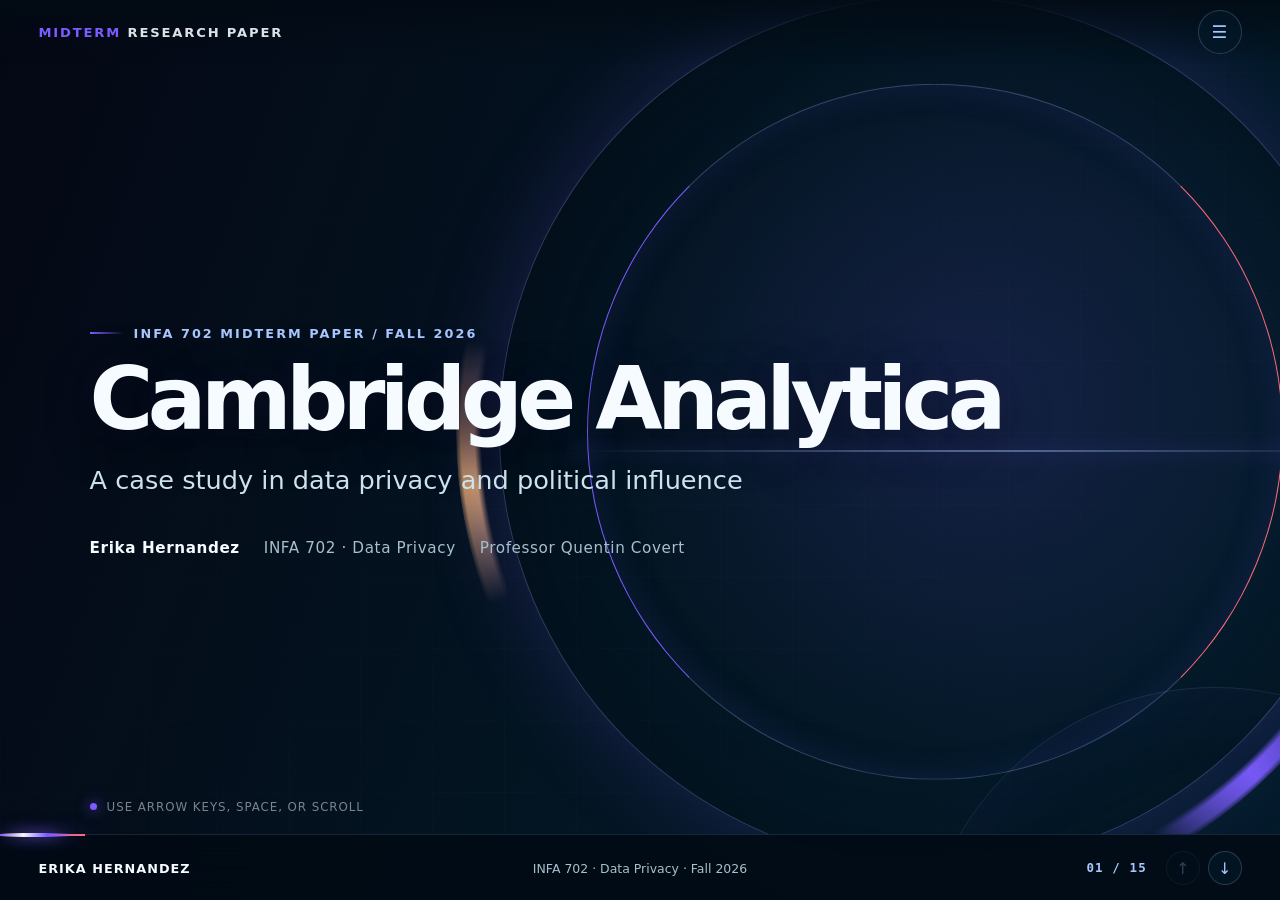
==== CambridgeAnalytica.html @ 4bacf115 "Update CambridgeAnalytica.html" ====
<!doctype html>
<html lang="en">
<head>
  <meta charset="utf-8">
  <meta name="viewport" content="width=device-width, initial-scale=1">
  <meta name="description" content="An interactive research presentation examining the Cambridge Analytica scandal, privacy harms, legal consequences, and the continuing power of personal data.">
  <meta name="author" content="Erika Hernandez">
  <title>Cambridge Analytica: When Personal Data Became Political Power | Erika Hernandez</title>
  <style>
    :root {
      --navy-950: #050714;
      --navy-900: #0b1027;
      --navy-800: #18285a;
      --cyan: #7c5cff;
      --cyan-soft: #a8c7ff;
      --amber: #ff6b7a;
      --white: #f5fbff;
      --muted: #a8bfcc;
      --line: rgba(168, 199, 255, .22);
      --panel: rgba(7, 36, 55, .72);
      --footer-h: 66px;
      --ease: cubic-bezier(.22, 1, .36, 1);
    }

    * { box-sizing: border-box; }
    html { background: var(--navy-950); scroll-behavior: smooth; }
    body {
      margin: 0;
      color: var(--white);
      background: var(--navy-950);
      font-family: Inter, ui-sans-serif, system-ui, -apple-system, BlinkMacSystemFont, "Segoe UI", sans-serif;
      overflow: hidden;
    }

    button, input { font: inherit; }
    button { color: inherit; }
    a { color: var(--cyan-soft); }

    .presentation {
      height: 100svh;
      overflow-y: auto;
      overflow-x: hidden;
      scroll-snap-type: y mandatory;
      scrollbar-width: none;
      overscroll-behavior: contain;
    }
    .presentation::-webkit-scrollbar { display: none; }

    .slide {
      position: relative;
      min-height: 100svh;
      scroll-snap-align: start;
      scroll-snap-stop: always;
      display: grid;
      align-items: center;
      padding: clamp(76px, 8vh, 110px) clamp(28px, 7vw, 118px) calc(var(--footer-h) + 34px);
      isolation: isolate;
      overflow: hidden;
      background:
        radial-gradient(circle at 82% 18%, rgba(124, 92, 255, .12), transparent 30%),
        linear-gradient(135deg, var(--navy-950), var(--navy-900) 52%, #05243a);
    }

    .slide::before {
      content: "";
      position: absolute;
      inset: 0;
      z-index: -2;
      background-image:
        linear-gradient(rgba(168, 199, 255, .045) 1px, transparent 1px),
        linear-gradient(90deg, rgba(168, 199, 255, .045) 1px, transparent 1px);
      background-size: 72px 72px;
      mask-image: linear-gradient(to bottom right, transparent 8%, black 62%, transparent 100%);
    }

    .slide::after {
      content: "";
      position: absolute;
      width: min(46vw, 660px);
      aspect-ratio: 1;
      right: -18vw;
      bottom: -42%;
      z-index: -1;
      border: 1px solid rgba(168, 199, 255, .13);
      border-radius: 50%;
      box-shadow: 0 0 100px rgba(124, 92, 255, .07) inset;
    }

    .hero {
      background:
        radial-gradient(circle at 76% 44%, rgba(124, 92, 255, .15), transparent 34%),
        linear-gradient(110deg, #050714 0%, #031522 52%, #041b2b 100%);
    }
    .hero::before { opacity: .35; }

    .hero-copy { position: relative; z-index: 3; }
    .hero-visual {
      position: absolute;
      z-index: 1;
      width: min(68vw, 920px);
      aspect-ratio: 1;
      right: clamp(-170px, -7vw, -90px);
      top: 48%;
      transform: translateY(-50%);
      border-radius: 50%;
      background: url("images/cambridgeo-hero.png") center / cover no-repeat;
      box-shadow:
        0 0 0 1px rgba(168, 199, 255, .2),
        0 0 90px rgba(124, 92, 255, .2),
        inset 0 0 110px rgba(2, 11, 20, .45);
      animation: heroFloat 9s ease-in-out infinite;
    }
    .hero-visual::before,
    .hero-visual::after {
      content: "";
      position: absolute;
      border-radius: 50%;
      pointer-events: none;
    }
    .hero-visual::before {
      inset: -5%;
      background: conic-gradient(from 40deg, transparent 0 22%, rgba(124, 92, 255, .9) 27%, transparent 31% 58%, rgba(255, 186, 98, .7) 62%, transparent 67%);
      mask: radial-gradient(circle, transparent 67%, #000 68% 70%, transparent 71%);
      animation: orbitSpin 15s linear infinite;
      filter: drop-shadow(0 0 12px rgba(124, 92, 255, .7));
    }
    .hero-visual::after {
      inset: 10%;
      border: 1px solid rgba(168, 199, 255, .28);
      border-left-color: var(--cyan);
      border-right-color: var(--amber);
      animation: orbitSpinReverse 21s linear infinite;
      box-shadow: 0 0 35px rgba(124, 92, 255, .12) inset;
    }
    .hero-scan {
      position: absolute;
      z-index: 2;
      width: min(64vw, 880px);
      height: 2px;
      right: -8vw;
      top: 50%;
      background: linear-gradient(90deg, transparent, rgba(168, 199, 255, .9), transparent);
      box-shadow: 0 0 20px var(--cyan);
      opacity: .55;
      animation: scanSweep 5.5s ease-in-out infinite;
    }

    .balance-slide {
      background:
        radial-gradient(circle at 20% 50%, rgba(124, 92, 255, .18), transparent 34%),
        radial-gradient(circle at 82% 48%, rgba(255, 107, 122, .14), transparent 32%),
        linear-gradient(120deg, #050714 0%, #0b1027 48%, #17102e 100%);
      background-size: cover;
      background-position: center;
    }

    .kicker {
      display: inline-flex;
      align-items: center;
      gap: 10px;
      margin-bottom: 18px;
      color: var(--cyan-soft);
      font-size: clamp(.72rem, 1vw, .9rem);
      font-weight: 750;
      letter-spacing: .16em;
      text-transform: uppercase;
    }
    .kicker::before {
      content: "";
      width: 34px;
      height: 2px;
      background: linear-gradient(90deg, var(--cyan), transparent);
    }

    h1, h2, h3, p { margin-top: 0; }
    h1 {
      max-width: 900px;
      margin-bottom: 22px;
      font-size: clamp(3rem, 6.8vw, 7.7rem);
      line-height: .92;
      letter-spacing: -.065em;
      text-wrap: balance;
    }
    h2 {
      max-width: 1000px;
      margin-bottom: 30px;
      font-size: clamp(2.45rem, 5.2vw, 5.6rem);
      line-height: .98;
      letter-spacing: -.055em;
      text-wrap: balance;
    }
    h3 {
      margin-bottom: 10px;
      font-size: clamp(1.08rem, 1.6vw, 1.38rem);
      line-height: 1.25;
    }
    p {
      color: #d8e8f0;
      font-size: clamp(1rem, 1.45vw, 1.32rem);
      line-height: 1.55;
    }
    .lede {
      max-width: 760px;
      color: #dcecf4;
      font-size: clamp(1.15rem, 1.9vw, 1.65rem);
    }
    .accent { color: var(--cyan-soft); }
    .amber { color: var(--amber); }
    .small { font-size: .92rem; color: var(--muted); }

    .hero-copy { max-width: 920px; }
    .hero-title {
      max-width: 930px;
      text-shadow: 0 10px 45px rgba(0, 0, 0, .5), 0 0 30px rgba(124, 92, 255, .08);
    }
    .hero-subtitle {
      max-width: 740px;
      font-size: clamp(1.15rem, 2vw, 1.75rem);
      color: #cce2ec;
    }
    .byline {
      display: flex;
      flex-wrap: wrap;
      gap: 12px 24px;
      margin-top: 38px;
      color: var(--muted);
      font-size: .95rem;
      letter-spacing: .04em;
    }
    .byline strong { color: var(--white); }

    .grid-2, .grid-3, .grid-4 {
      display: grid;
      gap: clamp(14px, 2vw, 26px);
    }
    .grid-2 { grid-template-columns: repeat(2, minmax(0, 1fr)); }
    .grid-3 { grid-template-columns: repeat(3, minmax(0, 1fr)); }
    .grid-4 { grid-template-columns: repeat(4, minmax(0, 1fr)); }

    .card {
      position: relative;
      min-height: 150px;
      padding: clamp(18px, 2.2vw, 30px);
      background: linear-gradient(145deg, rgba(9, 45, 68, .84), rgba(5, 24, 39, .74));
      border: 1px solid var(--line);
      border-radius: 4px;
      box-shadow: 0 26px 70px rgba(0, 0, 0, .18);
      backdrop-filter: blur(16px);
      transition: transform .35s var(--ease), border-color .35s ease, background .35s ease;
    }
    .card:hover {
      transform: translateY(-4px);
      border-color: rgba(168, 199, 255, .58);
      background: linear-gradient(145deg, rgba(10, 56, 83, .9), rgba(5, 29, 47, .84));
    }
    .card p:last-child { margin-bottom: 0; }
    .card-number {
      display: block;
      margin-bottom: 20px;
      color: var(--cyan);
      font: 700 .78rem/1 ui-monospace, SFMono-Regular, Menlo, Consolas, monospace;
      letter-spacing: .14em;
    }

    .agenda-grid .card {
      cursor: pointer;
      min-height: 122px;
    }
    .agenda-grid h3 { margin-bottom: 5px; }
    .agenda-grid p { margin: 0; font-size: .95rem; color: var(--muted); }

    .chapter-index {
      display: grid;
      grid-template-columns: repeat(2, minmax(0, 1fr));
      gap: 0 54px;
      max-width: 1120px;
      margin-top: 18px;
      border-top: 1px solid var(--line);
    }
    .chapter-row {
      display: grid;
      grid-template-columns: 56px minmax(0, 1fr) auto;
      gap: 16px;
      align-items: center;
      padding: 16px 0;
      color: var(--white);
      border-bottom: 1px solid var(--line);
      cursor: pointer;
      transition: color .25s ease, transform .25s ease;
    }
    .chapter-row:hover { color: var(--cyan-soft); transform: translateX(6px); }
    .chapter-row .chapter-number {
      color: var(--cyan);
      font-family: "SFMono-Regular", Consolas, monospace;
      font-size: .78rem;
      letter-spacing: .14em;
    }
    .chapter-row b { font-size: 1rem; }
    .chapter-row span:last-child { color: var(--muted); font-size: .8rem; }

    .continuance-chain {
      display: grid;
      grid-template-columns: repeat(4, minmax(0, 1fr));
      gap: 14px;
      margin-top: 34px;
    }
    .continuance-step {
      position: relative;
      min-height: 190px;
      padding: 24px;
      border-top: 2px solid var(--cyan);
      background: linear-gradient(180deg, rgba(124, 92, 255, .14), rgba(11, 16, 39, .5));
    }
    .continuance-step:not(:last-child)::after {
      content: "→";
      position: absolute;
      right: -18px;
      top: 45%;
      z-index: 2;
      color: var(--amber);
      font-size: 1.35rem;
    }
    .continuance-step small { color: var(--cyan-soft); letter-spacing: .14em; text-transform: uppercase; }
    .continuance-step h3 { margin: 14px 0 10px; }
    .continuance-step p { margin: 0; color: var(--muted); }

    .conclusion-layout {
      display: grid;
      grid-template-columns: minmax(0, .85fr) minmax(0, 1.15fr);
      gap: clamp(30px, 6vw, 90px);
      align-items: start;
    }
    .reflection-note {
      padding: 26px;
      border-left: 2px solid var(--amber);
      background: rgba(255, 107, 122, .06);
    }
    .reflection-note p:last-child { margin-bottom: 0; }

    .definition {
      max-width: 980px;
      padding: clamp(24px, 4vw, 48px);
      border-left: 3px solid var(--cyan);
      background: linear-gradient(90deg, rgba(124, 92, 255, .11), transparent);
    }
    .definition strong { color: var(--white); }

    .stat-row {
      display: grid;
      grid-template-columns: repeat(3, minmax(0, 1fr));
      gap: 18px;
      margin-top: 28px;
    }
    .stat {
      padding: 22px 0;
      border-top: 1px solid var(--line);
    }
    .stat b {
      display: block;
      margin-bottom: 8px;
      color: var(--cyan-soft);
      font-size: clamp(1.35rem, 2.4vw, 2.3rem);
    }
    .stat span { color: var(--muted); }

    .process {
      display: grid;
      grid-template-columns: repeat(5, minmax(0, 1fr));
      gap: 12px;
      counter-reset: process;
    }
    .process-step {
      position: relative;
      min-height: 250px;
      padding: 26px 20px;
      border-top: 2px solid rgba(168, 199, 255, .28);
      background: linear-gradient(180deg, rgba(124, 92, 255, .08), rgba(7, 36, 55, .48));
      counter-increment: process;
      cursor: pointer;
      transition: .35s var(--ease);
    }
    .process-step::before {
      content: "0" counter(process);
      display: block;
      margin-bottom: 44px;
      color: var(--cyan);
      font: 700 .82rem/1 ui-monospace, SFMono-Regular, Menlo, monospace;
      letter-spacing: .12em;
    }
    .process-step::after {
      content: "";
      position: absolute;
      top: -5px;
      left: 0;
      width: 9px;
      height: 9px;
      border-radius: 50%;
      background: var(--cyan);
      box-shadow: 0 0 18px var(--cyan);
    }
    .process-step:hover, .process-step.active {
      transform: translateY(-8px);
      background: linear-gradient(180deg, rgba(124, 92, 255, .18), rgba(7, 36, 55, .74));
      border-color: var(--cyan);
    }
    .process-step p { font-size: .96rem; color: var(--muted); }

    .harm-list, .principle-list, .law-list, .recommendation-list {
      display: grid;
      gap: 12px;
    }
    .harm-item, .principle-item, .law-item, .recommendation-item {
      display: grid;
      grid-template-columns: minmax(150px, 230px) 1fr;
      gap: 24px;
      padding: 16px 0;
      border-bottom: 1px solid rgba(168, 199, 255, .14);
    }
    .harm-item b, .principle-item b, .law-item b, .recommendation-item b { color: var(--cyan-soft); }
    .harm-item span, .principle-item span, .law-item span, .recommendation-item span { color: #d5e5ed; line-height: 1.45; }

    .toggle-wrap {
      display: grid;
      grid-template-columns: 180px 1fr;
      gap: 30px;
      align-items: start;
    }
    .toggle-nav { display: grid; gap: 10px; }
    .toggle-btn, .menu-btn, .nav-btn, .close-menu {
      border: 1px solid var(--line);
  background: rgba(4, 24, 39, .72);
  color: var(--cyan-soft);
  appearance: none;
  -webkit-appearance: none;
  cursor: pointer;
  transition: .25s ease;
    }
    .toggle-btn {
      padding: 15px 18px;
      text-align: left;
      color: var(--muted);
    }
    .toggle-btn:hover, .toggle-btn.active {
      color: var(--white);
      border-color: var(--cyan);
      background: rgba(124, 92, 255, .12);
    }
    .toggle-panel { display: none; }
    .toggle-panel.active { display: block; animation: panelIn .45s var(--ease) both; }
    .argument-list {
      display: grid;
      grid-template-columns: repeat(2, minmax(0, 1fr));
      gap: 14px;
      list-style: none;
      padding: 0;
      margin: 0;
    }
    .argument-list li {
      position: relative;
      padding: 18px 18px 18px 48px;
      color: #d9e8ef;
      background: rgba(7, 36, 55, .66);
      border: 1px solid var(--line);
      line-height: 1.42;
    }
    .argument-list li::before {
      content: "+";
      position: absolute;
      left: 18px;
      top: 16px;
      color: var(--cyan);
      font: 700 1.2rem/1 ui-monospace, monospace;
    }
    .argument-list.against li::before { content: "–"; color: var(--amber); }

    .timeline {
      position: relative;
      display: grid;
      grid-template-columns: repeat(3, minmax(0, 1fr));
      gap: 36px;
      padding-top: 40px;
    }
    .timeline::before {
      content: "";
      position: absolute;
      top: 15px;
      left: 24px;
      right: calc(33.333% - 48px);
      height: 3px;
      z-index: 1;
      background: linear-gradient(90deg, var(--cyan), rgba(124, 92, 255, .55), var(--amber));
      box-shadow: 0 0 16px rgba(124, 92, 255, .5);
    }
    .timeline::after {
      content: "";
      position: absolute;
      top: 9px;
      left: 24px;
      width: 14px;
      height: 14px;
      z-index: 4;
      border-radius: 50%;
      background: #ffffff;
      box-shadow: 0 0 8px #ffffff, 0 0 24px var(--cyan);
      pointer-events: none;
      animation: timelineJourney 5s ease-in-out infinite;
    }
    .event {
      position: relative;
      z-index: 2;
      padding: 26px;
      background: rgba(7, 36, 55, .66);
      border: 1px solid var(--line);
      transition: transform .35s var(--ease), background .35s var(--ease), border-color .35s var(--ease), box-shadow .35s var(--ease);
    }
    .event:hover {
      transform: translateY(-8px);
      background: linear-gradient(180deg, rgba(124, 92, 255, .18), rgba(7, 36, 55, .78));
      border-color: var(--cyan);
      box-shadow: 0 18px 42px rgba(0, 0, 0, .24), 0 0 24px rgba(124, 92, 255, .12);
    }
    .event::before {
      content: "";
      position: absolute;
      top: -31px;
      left: 24px;
      width: 12px;
      height: 12px;
      z-index: 3;
      border-radius: 50%;
      background: var(--cyan);
      box-shadow: 0 0 20px var(--cyan);
    }
    .event:last-child::before { background: var(--amber); box-shadow: 0 0 20px rgba(255, 186, 98, .7); }
    .event time {
      display: block;
      margin-bottom: 14px;
      color: var(--cyan-soft);
      font: 700 .82rem/1 ui-monospace, monospace;
      letter-spacing: .13em;
      text-transform: uppercase;
    }

    .question-box {
      max-width: 780px;
      padding: 30px 0 0;
      border-top: 1px solid var(--line);
    }
    .question-box p {
      color: var(--white);
      font-size: clamp(1.5rem, 2.8vw, 2.8rem);
      line-height: 1.2;
      letter-spacing: -.025em;
    }

    .balance-slide {
      background-position: center;
    }
    .balance-content { width: 100%; }
    .balance-slide h2 {
      margin-bottom: 20px;
      font-size: clamp(2.4rem, 4.3vw, 4.8rem);
    }
    .balance-comparison {
      display: grid;
      grid-template-columns: repeat(2, minmax(0, 1fr));
      gap: clamp(80px, 16vw, 250px);
      align-items: stretch;
      margin-top: 18px;
    }
    .balance-card {
      padding: clamp(20px, 2.4vw, 30px);
      background: linear-gradient(145deg, rgba(4, 25, 41, .93), rgba(7, 48, 74, .78));
      border: 1px solid rgba(168, 199, 255, .34);
      box-shadow: 0 24px 70px rgba(0, 0, 0, .34), 0 0 28px rgba(124, 92, 255, .08);
      backdrop-filter: blur(18px);
      transition: transform .35s var(--ease), background .35s var(--ease), border-color .35s var(--ease), box-shadow .35s var(--ease);
    }
    .balance-card:hover {
      transform: translateY(-8px);
      background: linear-gradient(180deg, rgba(124, 92, 255, .2), rgba(2, 11, 20, .9));
      border-color: var(--cyan);
      box-shadow: 0 24px 70px rgba(0, 0, 0, .38), 0 0 32px rgba(124, 92, 255, .18);
    }
    .balance-card h3 {
      color: var(--cyan-soft);
      font-size: clamp(1.2rem, 1.7vw, 1.5rem);
    }
    .balance-card ul {
      margin: 14px 0 0;
      padding-left: 1.15rem;
      color: #e0eef4;
      font-size: clamp(.92rem, 1.12vw, 1.08rem);
      line-height: 1.48;
    }
    .balance-card li + li { margin-top: 8px; }
    .central-question {
      max-width: 1000px;
      margin: 24px auto 0;
      padding: 15px 24px;
      color: var(--white);
      background: rgba(2, 11, 20, .8);
      border: 1px solid rgba(168, 199, 255, .28);
      box-shadow: 0 0 35px rgba(124, 92, 255, .1);
      font-size: clamp(1.08rem, 1.6vw, 1.45rem);
      font-weight: 720;
      line-height: 1.35;
      text-align: center;
    }

    .video-grid {
      display: grid;
      grid-template-columns: repeat(3, minmax(0, 1fr));
      gap: clamp(16px, 2vw, 28px);
    }
    .video-card {
      position: relative;
      display: block;
      overflow: hidden;
      color: var(--white);
      text-decoration: none;
      background: rgba(7, 36, 55, .72);
      border: 1px solid var(--line);
      box-shadow: 0 24px 60px rgba(0, 0, 0, .24);
      transition: transform .35s var(--ease), border-color .35s ease, box-shadow .35s ease;
    }
    .video-card:hover,
    .video-card:focus-visible {
      transform: translateY(-7px);
      border-color: var(--cyan);
      box-shadow: 0 30px 80px rgba(0, 0, 0, .35), 0 0 35px rgba(124, 92, 255, .14);
      outline: none;
    }
    .video-thumb {
      position: relative;
      aspect-ratio: 16 / 9;
      overflow: hidden;
      background: #03131f;
    }
    .video-thumb.netflix { background: radial-gradient(circle at 50% 40%, rgba(255, 107, 122, .32), transparent 42%), linear-gradient(135deg, #070711, #2a0b20); }
    .video-thumb.pbs { background: radial-gradient(circle at 50% 40%, rgba(168, 199, 255, .28), transparent 42%), linear-gradient(135deg, #071326, #162f5e); }
    .video-thumb.ted { background: radial-gradient(circle at 50% 40%, rgba(255, 107, 122, .28), transparent 42%), linear-gradient(135deg, #13070b, #45121b); }
    .resource-mark {
      position: absolute;
      inset: 0;
      display: grid;
      place-items: center;
      color: rgba(255, 255, 255, .18);
      font-size: clamp(2.2rem, 4vw, 4rem);
      font-weight: 850;
      letter-spacing: .14em;
    }
    .video-thumb img {
      width: 100%;
      height: 100%;
      display: block;
      object-fit: cover;
      opacity: .72;
      transition: transform .5s var(--ease), opacity .35s ease;
    }
    .video-card:hover img { transform: scale(1.05); opacity: .9; }
    .play-button {
      position: absolute;
      left: 50%;
      top: 50%;
      width: 58px;
      height: 58px;
      display: grid;
      place-items: center;
      transform: translate(-50%, -50%);
      border-radius: 50%;
      color: #02111d;
      background: var(--cyan-soft);
      box-shadow: 0 0 30px rgba(124, 92, 255, .58);
      font-size: 1.2rem;
      padding-left: 3px;
    }
    .video-info { padding: 20px 22px 24px; }
    .video-info span {
      color: var(--cyan);
      font: 700 .76rem/1 ui-monospace, SFMono-Regular, Menlo, monospace;
      letter-spacing: .12em;
    }
    .video-info h3 { margin: 10px 0 6px; }
    .video-info p { margin: 0; color: var(--muted); font-size: .94rem; }

    .finding {
      padding: 22px 0;
      border-top: 1px solid var(--line);
    }
    .finding b {
      display: block;
      margin-bottom: 8px;
      color: var(--cyan-soft);
      font-size: 1.1rem;
    }
    .finding p { margin: 0; font-size: 1rem; color: var(--muted); }

    .final-thought {
      max-width: 1050px;
      font-size: clamp(1.65rem, 3.2vw, 3.3rem);
      line-height: 1.22;
      letter-spacing: -.035em;
      color: var(--white);
    }
    .paper-link {
      display: inline-flex;
      align-items: center;
      gap: 12px;
      margin-top: 24px;
      padding: 14px 20px;
      color: var(--white);
      background: linear-gradient(135deg, rgba(124, 92, 255, .28), rgba(255, 107, 122, .16));
      border: 1px solid var(--line);
      border-radius: 999px;
      text-decoration: none;
      font-weight: 750;
      transition: transform .3s var(--ease), border-color .3s ease, box-shadow .3s ease;
    }
    .paper-link:hover, .paper-link:focus-visible {
      transform: translateY(-4px);
      border-color: var(--cyan-soft);
      box-shadow: 0 0 30px rgba(124, 92, 255, .24);
      outline: none;
    }

    .references {
      columns: 2;
      column-gap: 46px;
      padding: 0;
      list-style: none;
    }
    .references li {
      break-inside: avoid;
      margin: 0 0 13px;
      padding: 0 0 13px;
      border-bottom: 1px solid rgba(168, 199, 255, .1);
      color: #c8dbe5;
      font-size: clamp(.78rem, 1vw, .92rem);
      line-height: 1.42;
    }
    .references .pending { color: var(--amber); }

    .source-line {
      position: absolute;
      right: clamp(28px, 7vw, 118px);
      bottom: calc(var(--footer-h) + 16px);
      max-width: 48%;
      color: rgba(213, 229, 237, .62);
      font-size: .72rem;
      text-align: right;
    }

    .topbar {
      position: fixed;
      inset: 0 0 auto;
      z-index: 30;
      height: 64px;
      display: flex;
      align-items: center;
      justify-content: space-between;
      padding: 0 clamp(20px, 3vw, 46px);
      background: linear-gradient(180deg, rgba(2, 11, 20, .9), transparent);
      pointer-events: none;
    }
    .brand {
      color: rgba(245, 251, 255, .9);
      font-size: .82rem;
      font-weight: 750;
      letter-spacing: .14em;
      text-transform: uppercase;
    }
    .brand span { color: var(--cyan); }
    .menu-btn {
      width: 44px;
      height: 44px;
      display: grid;
      place-items: center;
      border-radius: 50%;
      pointer-events: auto;
      font-size: 1.1rem;
    }
    .menu-btn:hover { border-color: var(--cyan); background: rgba(124, 92, 255, .12); }

    .footer {
      position: fixed;
      inset: auto 0 0;
      z-index: 30;
      min-height: var(--footer-h);
      display: grid;
      grid-template-columns: minmax(170px, 1fr) auto minmax(180px, 1fr);
      align-items: center;
      gap: 18px;
      padding: 13px clamp(20px, 3vw, 46px) 12px;
      background: rgba(2, 11, 20, .88);
      border-top: 1px solid rgba(168, 199, 255, .14);
      backdrop-filter: blur(18px);
    }
    .footer::before {
      content: "";
      position: absolute;
      top: -1px;
      left: 0;
      width: var(--progress, 0%);
      height: 2px;
      background: linear-gradient(90deg, var(--cyan), var(--amber));
      box-shadow: 0 0 18px rgba(124, 92, 255, .55);
      transition: width .5s var(--ease);
    }
    .footer::after {
      content: "";
      position: absolute;
      top: -2px;
      left: 0;
      width: 70px;
      height: 4px;
      border-radius: 999px;
      background: linear-gradient(90deg, transparent, rgba(255, 255, 255, .95), var(--cyan), transparent);
      filter: drop-shadow(0 0 7px var(--cyan));
      pointer-events: none;
      animation: footerSweep 3s ease-in-out infinite;
    }
    .footer-name {
      color: var(--white);
      font-size: .8rem;
      font-weight: 750;
      letter-spacing: .08em;
      text-transform: uppercase;
    }
    .footer-course {
      color: var(--muted);
      font-size: .78rem;
      text-align: center;
    }
    .footer-right {
      display: flex;
      align-items: center;
      justify-content: flex-end;
      gap: 14px;
    }
    .counter {
      min-width: 70px;
      color: var(--cyan-soft);
      font: 700 .78rem/1 ui-monospace, SFMono-Regular, Menlo, monospace;
      letter-spacing: .09em;
      text-align: center;
    }
    .nav-controls { display: flex; gap: 8px; }
    .nav-btn {
      width: 34px;
      height: 34px;
      display: grid;
      place-items: center;
      border-radius: 50%;
    }
    .nav-btn:hover:not(:disabled) { border-color: var(--cyan); background: rgba(124, 92, 255, .12); }
    .nav-btn:disabled { opacity: .28; cursor: not-allowed; }

    .slide-menu {
      position: fixed;
      inset: 0;
      z-index: 60;
      display: grid;
      grid-template-columns: minmax(260px, 420px) 1fr;
      background: rgba(2, 11, 20, .96);
      opacity: 0;
      visibility: hidden;
      transition: opacity .35s ease, visibility .35s ease;
    }
    .slide-menu.open { opacity: 1; visibility: visible; }
    .menu-intro {
      padding: clamp(32px, 6vw, 82px);
      background: linear-gradient(160deg, rgba(124, 92, 255, .15), transparent 55%);
      border-right: 1px solid var(--line);
    }
    .menu-intro h2 { font-size: clamp(2.5rem, 4vw, 4.6rem); }
    .close-menu {
      width: 44px;
      height: 44px;
      display: grid;
      place-items: center;
      border-radius: 50%;
      margin-bottom: 50px;
    }
    .menu-list {
      overflow-y: auto;
      padding: clamp(32px, 6vw, 82px);
      display: grid;
      grid-template-columns: repeat(2, minmax(0, 1fr));
      align-content: start;
      gap: 2px 36px;
    }
    .menu-link {
      display: grid;
      grid-template-columns: 42px 1fr;
      gap: 12px;
      padding: 15px 0;
      color: #d4e5ed;
      text-decoration: none;
      border-bottom: 1px solid rgba(168, 199, 255, .1);
    }
    .menu-link:hover { color: var(--cyan-soft); }
    .menu-link span:first-child { color: var(--cyan); font: 700 .75rem/1.8 ui-monospace, monospace; }

    .reveal {
      opacity: 0;
      transform: translateY(28px);
      transition: opacity .7s var(--ease), transform .7s var(--ease);
    }
    .slide.active .reveal { opacity: 1; transform: none; }
    .slide.active .reveal:nth-child(2) { transition-delay: .08s; }
    .slide.active .reveal:nth-child(3) { transition-delay: .16s; }
    .slide.active .reveal:nth-child(4) { transition-delay: .24s; }

    .hint {
      position: absolute;
      left: clamp(28px, 7vw, 118px);
      bottom: calc(var(--footer-h) + 20px);
      color: rgba(213, 229, 237, .55);
      font-size: .74rem;
      letter-spacing: .08em;
      text-transform: uppercase;
      animation: hintPulse 2.2s ease-in-out infinite;
    }
    .hint::before {
      content: "";
      display: inline-block;
      width: 7px;
      height: 7px;
      margin-right: 10px;
      border-radius: 50%;
      background: var(--cyan);
      box-shadow: 0 0 14px var(--cyan);
      vertical-align: 1px;
    }

    @keyframes panelIn {
      from { opacity: 0; transform: translateY(12px); }
      to { opacity: 1; transform: none; }
    }
    @keyframes heroFloat {
      0%, 100% { transform: translateY(-50%) scale(1); }
      50% { transform: translateY(-52%) scale(1.025); }
    }
    @keyframes orbitSpin { to { transform: rotate(360deg); } }
    @keyframes orbitSpinReverse { to { transform: rotate(-360deg); } }
    @keyframes scanSweep {
      0%, 100% { transform: translateY(-210px); opacity: 0; }
      18%, 78% { opacity: .55; }
      50% { transform: translateY(210px); opacity: .75; }
    }
    @keyframes hintPulse {
      0%, 100% { opacity: .45; transform: translateY(0); }
      50% { opacity: 1; transform: translateY(-3px); }
    }

    @keyframes footerSweep {
      0% { left: 0; opacity: 0; }
      12% { opacity: 1; }
      88% { opacity: 1; }
      100% { left: calc(var(--progress, 0%) - 70px); opacity: 0; }
    }
    @keyframes timelineJourney {
      0%, 12% {
        left: 24px;
        background: var(--cyan);
        box-shadow: 0 0 8px #ffffff, 0 0 24px var(--cyan);
      }
      44%, 56% {
        left: calc(33.333% + 36px);
        background: var(--cyan-soft);
        box-shadow: 0 0 8px #ffffff, 0 0 24px var(--cyan);
      }
      88%, 100% {
        left: calc(66.666% + 48px);
        background: var(--amber);
        box-shadow: 0 0 8px #ffffff, 0 0 24px var(--amber);
      }
    }
    @media (max-width: 980px) {
      body { overflow: auto; }
      .slide { padding-inline: 30px; }
      .grid-4 { grid-template-columns: repeat(2, 1fr); }
      .grid-3 { grid-template-columns: repeat(2, 1fr); }
      .chapter-index { grid-template-columns: 1fr; }
      .continuance-chain { grid-template-columns: repeat(2, minmax(0, 1fr)); }
      .continuance-step::after { display: none; }
      .conclusion-layout { grid-template-columns: 1fr; }
      .process { grid-template-columns: repeat(2, 1fr); }
      .process-step { min-height: 190px; }
      .toggle-wrap { grid-template-columns: 1fr; }
      .toggle-nav { grid-template-columns: 1fr 1fr; }
      .timeline { grid-template-columns: 1fr; gap: 14px; padding-top: 0; }
      .timeline::before, .timeline::after, .event::before { display: none; }
      .source-line { display: none; }
      .balance-comparison { gap: 24px; }
      .video-grid { grid-template-columns: repeat(2, minmax(0, 1fr)); }
    }

    @media (max-width: 700px) {
      :root { --footer-h: 76px; }
      .presentation { scroll-snap-type: none; }
      .slide { min-height: auto; padding: 92px 22px calc(var(--footer-h) + 30px); overflow: visible; }
      .hero, .balance-slide { min-height: 100svh; background-position: 64% center; }
      .grid-2, .grid-3, .grid-4, .stat-row, .argument-list, .continuance-chain { grid-template-columns: 1fr; }
      .process { grid-template-columns: 1fr; }
      .harm-item, .principle-item, .law-item, .recommendation-item { grid-template-columns: 1fr; gap: 6px; }
      .references { columns: 1; }
      .balance-comparison, .video-grid { grid-template-columns: 1fr; }
      .balance-comparison { gap: 14px; }
      .hero-visual { width: 118vw; right: -72vw; opacity: .72; }
      .hero-scan { display: none; }
      .footer { grid-template-columns: 1fr auto; }
      .footer-course { display: none; }
      .slide-menu { grid-template-columns: 1fr; }
      .menu-intro { display: none; }
      .menu-list { grid-template-columns: 1fr; padding: 72px 28px 28px; }
      .close-menu { position: absolute; top: 16px; right: 18px; }
      .hint { display: none; }
    }

    @media (prefers-reduced-motion: reduce) {
      html { scroll-behavior: auto; }
      *, *::before, *::after { animation-duration: .01ms !important; transition-duration: .01ms !important; }
      .reveal { opacity: 1; transform: none; }
    }

    @media print {
      body { overflow: visible; background: white; color: black; }
      .presentation { height: auto; overflow: visible; }
      .slide {
        min-height: 7.5in;
        page-break-after: always;
        color: white;
        print-color-adjust: exact;
        -webkit-print-color-adjust: exact;
      }
      .topbar, .footer, .slide-menu, .hint { display: none !important; }
      .reveal { opacity: 1; transform: none; }
    }
  </style>
</head>
<body>
  <header class="topbar" aria-label="Presentation controls">
    <div class="brand"><span>Midterm</span> Research Paper</div>
    <button class="menu-btn" id="menuButton" type="button" aria-label="Open slide menu" aria-expanded="false">☰</button>
  </header>

  <main class="presentation" id="presentation">
    <section class="slide hero active" id="title" data-title="Title">
      <div class="hero-visual" aria-hidden="true"></div>
      <div class="hero-scan" aria-hidden="true"></div>
      <div class="hero-copy">
        <div class="kicker reveal">INFA 702 Midterm Paper / Fall 2026</div>
        <h1 class="hero-title reveal">Cambridge Analytica</h1>
        <p class="hero-subtitle reveal">A case study in data privacy and political influence</p>
        <div class="byline reveal">
          <span><strong>Erika Hernandez</strong></span>
          <span>INFA 702 · Data Privacy</span>
          <span>Professor Quentin Covert</span>
        </div>
      </div>
      <div class="hint">Use arrow keys, space, or scroll</div>
    </section>

    <section class="slide" id="contents" data-title="Paper contents">
      <div>
        <div class="kicker reveal">Table of Contents</div>
        <h2 class="reveal">The paper, section by section</h2>
        <div class="chapter-index reveal">
          <div class="chapter-row" data-jump="context"><span class="chapter-number">01</span><b>Introduction</b><span>Five dollars</span></div>
          <div class="chapter-row" data-jump="proposal"><span class="chapter-number">02</span><b>Incident Summary</b><span>What happened</span></div>
          <div class="chapter-row" data-jump="harms-1"><span class="chapter-number">03</span><b>Legal Ramifications</b><span>Penalties</span></div>
          <div class="chapter-row" data-jump="harms-2"><span class="chapter-number">04</span><b>Ethical Ramifications</b><span>Responsibility</span></div>
          <div class="chapter-row" data-jump="principles"><span class="chapter-number">05</span><b>Privacy Policies and Notices</b><span>Disclosure</span></div>
          <div class="chapter-row" data-jump="readability"><span class="chapter-number">06</span><b>Readability</b><span>User control</span></div>
          <div class="chapter-row" data-jump="privacy-issues"><span class="chapter-number">07</span><b>Significant Privacy Issues</b><span>Targeting</span></div>
          <div class="chapter-row" data-jump="other-incidents"><span class="chapter-number">08</span><b>Other Incidents</b><span>Continuing cases</span></div>
          <div class="chapter-row" data-jump="continuance"><span class="chapter-number">09</span><b>Incident Continuance Question</b><span>What comes next</span></div>
          <div class="chapter-row" data-jump="conclusion"><span class="chapter-number">10</span><b>Conclusion</b><span>Final reflection</span></div>
        </div>
      </div>
    </section>

    <section class="slide" id="context" data-title="The five-dollar question">
      <div>
        <div class="kicker reveal">Introduction</div>
        <h2 class="reveal">What would you give away for five dollars?</h2>
        <div class="definition reveal">
          <p><strong>Cambridge Analytica used a personality quiz to collect Facebook data.</strong> People volunteered to take the survey, but the data collection reached beyond the people who completed it.</p>
          <p>The real privacy question was not only what users knowingly shared. It was what the platform allowed others to collect, combine, analyze, and use to influence behavior.</p>
        </div>
      </div>
      <div class="source-line">Source: Amer &amp; Noujaim, 2019</div>
    </section>

    <section class="slide" id="proposal" data-title="Incident summary">
      <div>
        <div class="kicker reveal">Incident Summary</div>
        <h2 class="reveal">A quiz opened the door to millions of profiles</h2>
        <p class="lede reveal">Users connected a personality survey to Facebook. The application collected information from participants and, through Facebook’s platform design at the time, information connected to many of their friends.</p>
        <div class="stat-row reveal">
          <div class="stat"><b>$5 survey</b><span>People were offered a small payment to complete a personality survey.</span></div>
          <div class="stat"><b>87 million</b><span>Facebook later said as many as 87 million users may have had data shared.</span></div>
          <div class="stat"><b>Political targeting</b><span>Psychographic profiles supported highly targeted political messaging.</span></div>
        </div>
      </div>
      <div class="source-line">Sources: Amer &amp; Noujaim, 2019; NBC News, 2018</div>
    </section>

    <section class="slide" id="technology" data-title="Incident summary: data collection">
      <div>
        <div class="kicker reveal">Incident Summary · Continued</div>
        <h2 class="reveal">How did the data become influence?</h2>
        <div class="process reveal" aria-label="Five-step Cambridge Analytica data process">
          <article class="process-step active"><h3>Quiz</h3><p>A user completed a personality survey and connected it to Facebook.</p></article>
          <article class="process-step"><h3>Collect</h3><p>The application collected participant information and accessible friend data.</p></article>
          <article class="process-step"><h3>Combine</h3><p>Data points were combined to create detailed psychological profiles.</p></article>
          <article class="process-step"><h3>Target</h3><p>Campaigns could divide audiences into groups and deliver different messages.</p></article>
          <article class="process-step"><h3>Influence</h3><p>Content was designed to move behavior, opinions, engagement, or voting choices.</p></article>
        </div>
      </div>
      <div class="source-line">Sources: Amer &amp; Noujaim, 2019; PBS, n.d.</div>
    </section>

    <section class="slide" id="harms-1" data-title="Legal ramifications">
      <div>
        <div class="kicker reveal">Legal Ramifications</div>
        <h2 class="reveal">The scandal produced historic penalties</h2>
        <div class="harm-list reveal">
          <div class="harm-item"><b>United Kingdom</b><span>The Information Commissioner’s Office imposed the maximum penalty available under the law at the time.</span></div>
          <div class="harm-item"><b>United States</b><span>In 2019, the Federal Trade Commission approved a $5 billion settlement with Facebook.</span></div>
          <div class="harm-item"><b>Regulatory oversight</b><span>The case raised questions about consent, platform responsibility, third-party access, and whether privacy promises were followed.</span></div>
          <div class="harm-item"><b>Continuing litigation</b><span>Years later, Cambridge Analytica-related claims and questions about Facebook’s disclosures continued through the courts.</span></div>
        </div>
      </div>
      <div class="source-line">Sources: FTC, 2019; Vijayan, 2024</div>
    </section>

    <section class="slide" id="harms-2" data-title="Ethical ramifications">
      <div>
        <div class="kicker reveal">Ethical Ramifications</div>
        <h2 class="reveal">Legal access did not make the use ethical</h2>
        <div class="harm-list reveal">
          <div class="harm-item"><b>Informed consent</b><span>Many affected users did not knowingly agree to have their information used for political profiling.</span></div>
          <div class="harm-item"><b>Third-party responsibility</b><span>Facebook did not adequately control how an outside organization obtained and used platform data.</span></div>
          <div class="harm-item"><b>Manipulation</b><span>Highly personalized political messaging could exploit fear, personality, or uncertainty instead of supporting informed decisions.</span></div>
          <div class="harm-item"><b>Accountability</b><span>Facebook, developers, campaigns, and Cambridge Analytica each pointed toward other parties when responsibility was questioned.</span></div>
        </div>
      </div>
      <div class="source-line">Sources: Amer &amp; Noujaim, 2019; NBC News, 2018</div>
    </section>

    <section class="slide" id="principles" data-title="Privacy policies and notices">
      <div>
        <div class="kicker reveal">Privacy Policies and Notices</div>
        <h2 class="reveal">“Protecting Your Information” came after the exposure</h2>
        <div class="principle-list reveal">
          <div class="principle-item"><b>87 million notices</b><span>Facebook notified users who might have had their data shared with Cambridge Analytica.</span></div>
          <div class="principle-item"><b>Platform-wide notice</b><span>All Facebook users also received information about reviewing applications connected to their accounts.</span></div>
          <div class="principle-item"><b>Privacy Checkup</b><span>Facebook now provides guided controls for sharing, account security, data settings, and advertising preferences.</span></div>
          <div class="principle-item"><b>Timing matters</b><span>A notice issued after data has already been collected cannot provide meaningful consent before the harm occurs.</span></div>
          <div class="principle-item"><b>Transparency matters</b><span>Users need to understand what was collected, who received it, why it was used, and how to remove access.</span></div>
        </div>
      </div>
      <div class="source-line">Sources: NBC News, 2018; CBS News, 2018</div>
    </section>

    <section class="slide" id="readability" data-title="Readability">
      <div>
        <div class="kicker reveal">Readability and User Control</div>
        <h2 class="reveal">Privacy controls exist, but finding answers is still difficult</h2>
        <div class="law-list reveal">
          <div class="law-item"><b>Too much information</b><span>Long privacy explanations and technical language can overwhelm users who are trying to make a simple choice.</span></div>
          <div class="law-item"><b>Ad preferences</b><span>Users can change categories and settings, but they may not see a clear list explaining exactly how their profile is targeted.</span></div>
          <div class="law-item"><b>Third-party applications</b><span>Users need a simple way to identify connected applications and remove access.</span></div>
          <div class="law-item"><b>Deleting data</b><span>Removing posts or deleting a profile does not necessarily prove that every copy, profile, or inference has disappeared.</span></div>
          <div class="law-item"><b>Effective choice</b><span>A privacy control only helps when an ordinary person can find it, understand it, and use it.</span></div>
        </div>
      </div>
      <div class="source-line">Sources: Facebook privacy controls reviewed for the original paper; CBS News, 2018</div>
    </section>

    <section class="slide" id="privacy-issues" data-title="Significant privacy issues">
      <div>
        <div class="kicker reveal">Significant Privacy Issues</div>
        <h2 class="reveal">Privacy settings do not always explain the full picture</h2>
        <div class="toggle-wrap reveal">
          <div class="toggle-nav" role="tablist" aria-label="Significant privacy issues">
            <button class="toggle-btn active" type="button" role="tab" aria-selected="true" data-panel="for-panel">What users see</button>
            <button class="toggle-btn" type="button" role="tab" aria-selected="false" data-panel="against-panel">What happens behind the screen</button>
          </div>
          <div>
            <div class="toggle-panel active" id="for-panel" role="tabpanel">
              <ul class="argument-list">
                <li>Facebook provides privacy settings, Privacy Checkup, and advertising preferences.</li>
                <li>Users can review connected applications and remove access.</li>
                <li>Privacy pages explain what information the platform collects.</li>
                <li>Videos describe personalization as a way to make content more useful.</li>
                <li>Users can change some categories used for advertising.</li>
                <li>The controls can create the feeling that the user has complete control.</li>
              </ul>
            </div>
            <div class="toggle-panel" id="against-panel" role="tabpanel">
              <ul class="argument-list against">
                <li>Users may not see a clear list of every advertisement category assigned to them.</li>
                <li>Ordinary activity can be combined to create predictions the user never provided directly.</li>
                <li>Data can be copied and used outside the platform where the original controls no longer apply.</li>
                <li>Deleting an account does not prove that every copied record or inference disappeared.</li>
                <li>Political targeting can show different messages to different groups without public visibility.</li>
                <li>Privacy choices become less meaningful when the important details are difficult to find.</li>
              </ul>
            </div>
          </div>
        </div>
      </div>
      <div class="source-line">Sources: Facebook privacy controls reviewed for the original paper; Amer &amp; Noujaim, 2019</div>
    </section>

    <section class="slide" id="other-incidents" data-title="Other incidents">
      <div>
        <div class="kicker reveal">Other Incidents</div>
        <h2 class="reveal">The controversy did not end with Cambridge Analytica</h2>
        <div class="timeline reveal">
          <article class="event"><time>2018–2019</time><h3>Promises and penalties</h3><p>Facebook announced privacy changes, while regulators imposed penalties and additional oversight.</p></article>
          <article class="event"><time>2024</time><h3>Litigation continued</h3><p>Facebook asked the Supreme Court to dismiss a Cambridge Analytica-related shareholder lawsuit.</p></article>
          <article class="event"><time>October 2026</time><h3>New Mexico cases</h3><p>Meta faced major judgments involving user data privacy and claims about the safety of social media for children.</p></article>
        </div>
      </div>
      <div class="source-line">Sources: CBS News, 2018; Vijayan, 2024; Hays, 2026</div>
    </section>

    <section class="slide" id="continuance" data-title="Incident continuance question">
      <div>
        <div class="kicker reveal">Incident Continuance Question</div>
        <h2 class="reveal">Why could this happen again?</h2>
        <div class="continuance-chain reveal">
          <article class="continuance-step"><small>01</small><h3>Data</h3><p>Platforms continue collecting activity, interests, relationships, and behavior.</p></article>
          <article class="continuance-step"><small>02</small><h3>Profiles</h3><p>Separate details are combined into predictions about personality and likely actions.</p></article>
          <article class="continuance-step"><small>03</small><h3>Targeting</h3><p>Advertisers and campaigns pay to reach carefully selected groups.</p></article>
          <article class="continuance-step"><small>04</small><h3>Influence</h3><p>Messages can be designed to affect what people buy, believe, or vote for.</p></article>
        </div>
        <div class="central-question reveal">If data can predict behavior, how much power should companies have to use it to influence what people buy, believe, or vote for?</div>
      </div>
      <div class="source-line">Sources: Amer &amp; Noujaim, 2019; Cadwalladr, 2019</div>
    </section>

    <section class="slide" id="conclusion" data-title="Conclusion">
      <div>
        <div class="kicker reveal">Conclusion</div>
        <h2 class="reveal">The scandal was about more than one quiz</h2>
        <div class="conclusion-layout reveal">
          <div class="reflection-note">
            <p><strong>This case changed how social media looks after returning from a seven-year break.</strong></p>
            <p>Deleting years of posts showed how easy it is to create a digital history and how difficult it is to take it back. There is still no complete confidence that deleting a profile means every copy and every derived profile is gone.</p>
            <a class="paper-link" href="assets/Erika-Hernandez-Cambridge-Analytica-Midterm.pdf" target="_blank" rel="noopener noreferrer">Read the original midterm paper <span aria-hidden="true">↗</span></a>
          </div>
          <div>
            <p class="lede">Cambridge Analytica showed how information collected through an ordinary platform could be combined, transformed into psychological profiles, and used for a purpose that many people never expected.</p>
            <p class="final-thought">“Privacy is power” and “data rights are human rights.”</p>
          </div>
        </div>
      </div>
      <div class="source-line">Sources: Cadwalladr, 2019; Amer &amp; Noujaim, 2019</div>
    </section>

    <section class="slide" id="video-resources" data-title="Video resources">
      <div>
        <div class="kicker reveal">Continue Exploring</div>
        <h2 class="reveal">Learn more about the topic</h2>
        <p class="lede reveal">These videos provide additional perspectives from the documentary, Cambridge Analytica whistleblower Christopher Wylie, and journalist Carole Cadwalladr.</p>
        <div class="video-grid reveal">
          <a class="video-card" href="https://www.netflix.com/title/80117542" target="_blank" rel="noopener noreferrer">
            <div class="video-thumb netflix">
              <span class="resource-mark" aria-hidden="true">NETFLIX</span>
              <span class="play-button" aria-hidden="true">▶</span>
            </div>
            <div class="video-info"><span>DOCUMENTARY</span><h3>The Great Hack</h3><p>Explore the people, data, and political campaigns behind the scandal.</p></div>
          </a>
          <a class="video-card" href="https://www.pbs.org/wnet/amanpour-and-company/video/christopher-wylie-on-data-crime-and-cambridge-analytica/" target="_blank" rel="noopener noreferrer">
            <div class="video-thumb pbs">
              <span class="resource-mark" aria-hidden="true">PBS</span>
              <span class="play-button" aria-hidden="true">▶</span>
            </div>
            <div class="video-info"><span>INTERVIEW</span><h3>Christopher Wylie on Data Crime</h3><p>Hear from the former Cambridge Analytica research director.</p></div>
          </a>
          <a class="video-card" href="https://www.ted.com/talks/carole_cadwalladr_this_is_what_a_digital_coup_looks_like" target="_blank" rel="noopener noreferrer">
            <div class="video-thumb ted">
              <span class="resource-mark" aria-hidden="true">TED</span>
              <span class="play-button" aria-hidden="true">▶</span>
            </div>
            <div class="video-info"><span>TED TALK</span><h3>This Is What a Digital Coup Looks Like</h3><p>Carole Cadwalladr connects data rights, power, and democracy.</p></div>
          </a>
        </div>
      </div>
    </section>

    <section class="slide" id="references" data-title="References">
      <div>
        <div class="kicker reveal">Research Record</div>
        <h2 class="reveal">References</h2>
        <ul class="references reveal">
          <li>Amer, K., &amp; Noujaim, J. (Directors). (2019). <em>The Great Hack</em> [Film]. Netflix.</li>
          <li>Cadwalladr, C. (2019). <em>This is what a digital coup looks like</em> [Video]. TED Conferences. https://www.ted.com/talks/carole_cadwalladr_this_is_what_a_digital_coup_looks_like</li>
          <li>CBS News. (2018, April 10). <em>8 promises from Facebook after Cambridge Analytica.</em> https://www.cbsnews.com/news/facebooks-promises-for-protecting-your-information-after-data-breach-scandal/</li>
          <li>Federal Trade Commission. (2019, July 24). <em>FTC imposes $5 billion penalty and sweeping new privacy restrictions on Facebook.</em> https://www.ftc.gov/news-events/news/press-releases/2019/07/ftc-imposes-5-billion-penalty-sweeping-new-privacy-restrictions-facebook</li>
          <li>Hays, K. (2026, October 21). <em>Meta fined $25bn for “lies” over user data privacy.</em> BBC News. https://www.bbc.com/news/articles/cqdr8zxrr3dxo</li>
          <li>NBC News. (2018, April 8). <em>Full Wylie interview: “Very difficult to verify” whether Facebook data has been purged.</em> https://www.nbcnews.com/meet-the-press/video/full-wylie-interview-very-difficult-to-verify-whether-facebook-data-has-been-purged-1205607491661</li>
          <li>NBC News. (2018, April 9). <em>Facebook to send Cambridge Analytica data-use notices to 87 million users today.</em> https://www.nbcnews.com/tech/social-media/facebook-send-cambridge-analytica-data-use-notices-monday-n863811</li>
          <li>PBS. (n.d.). <em>Christopher Wylie on data crime and Cambridge Analytica.</em> Amanpour &amp; Company. https://www.pbs.org/wnet/amanpour-and-company/video/christopher-wylie-on-data-crime-and-cambridge-analytica/</li>
          <li>Vijayan, J. (2024). <em>Facebook asks Supreme Court to dismiss Cambridge Analytica lawsuit.</em> Dark Reading. https://www.darkreading.com/application-security/facebook-supreme-court-dismiss-cambridge-analytica-lawsuit</li>
        </ul>
      </div>
    </section>
  </main>

  <footer class="footer" id="footer">
    <div class="footer-name">Erika Hernandez</div>
    <div class="footer-course">INFA 702 · Data Privacy · Fall 2026</div>
    <div class="footer-right">
      <div class="counter" id="counter" aria-live="polite">01 / 17</div>
      <div class="nav-controls">
        <button class="nav-btn" id="previousButton" type="button" aria-label="Previous slide">↑</button>
        <button class="nav-btn" id="nextButton" type="button" aria-label="Next slide">↓</button>
      </div>
    </div>
  </footer>

  <aside class="slide-menu" id="slideMenu" aria-hidden="true">
    <div class="menu-intro">
      <button class="close-menu" id="closeMenu" type="button" aria-label="Close slide menu">×</button>
      <div class="kicker">Navigation</div>
      <h2>Jump to a section</h2>
      <p>Use this menu, the arrow keys, spacebar, or the controls in the footer.</p>
    </div>
    <nav class="menu-list" id="menuList" aria-label="Slides"></nav>
  </aside>

  <script>
    (() => {
      const presentation = document.getElementById('presentation');
      const slides = [...document.querySelectorAll('.slide')];
      const footer = document.getElementById('footer');
      const counter = document.getElementById('counter');
      const previousButton = document.getElementById('previousButton');
      const nextButton = document.getElementById('nextButton');
      const menuButton = document.getElementById('menuButton');
      const slideMenu = document.getElementById('slideMenu');
      const closeMenu = document.getElementById('closeMenu');
      const menuList = document.getElementById('menuList');
      let currentIndex = 0;
      let wheelLocked = false;

      const pad = number => String(number).padStart(2, '0');

      function goToSlide(index, behavior = 'smooth') {
        const safeIndex = Math.max(0, Math.min(slides.length - 1, index));
        slides[safeIndex].scrollIntoView({ behavior, block: 'start' });
        updateUI(safeIndex);
      }

      function updateUI(index) {
        currentIndex = index;
        slides.forEach((slide, slideIndex) => slide.classList.toggle('active', slideIndex === index));
        counter.textContent = `${pad(index + 1)} / ${pad(slides.length)}`;
        footer.style.setProperty('--progress', `${((index + 1) / slides.length) * 100}%`);
        previousButton.disabled = index === 0;
        nextButton.disabled = index === slides.length - 1;
        document.title = `${slides[index].dataset.title} | Erika Hernandez`;
        history.replaceState(null, '', `#${slides[index].id}`);
      }

      const observer = new IntersectionObserver(entries => {
        const visible = entries
          .filter(entry => entry.isIntersecting)
          .sort((a, b) => b.intersectionRatio - a.intersectionRatio)[0];
        if (visible) updateUI(slides.indexOf(visible.target));
      }, { root: presentation, threshold: [.52, .7] });
      slides.forEach(slide => observer.observe(slide));

      previousButton.addEventListener('click', () => goToSlide(currentIndex - 1));
      nextButton.addEventListener('click', () => goToSlide(currentIndex + 1));

      document.addEventListener('keydown', event => {
        if (slideMenu.classList.contains('open')) {
          if (event.key === 'Escape') setMenu(false);
          return;
        }
        const nextKeys = ['ArrowDown', 'ArrowRight', 'PageDown', ' '];
        const previousKeys = ['ArrowUp', 'ArrowLeft', 'PageUp'];
        if (nextKeys.includes(event.key)) {
          event.preventDefault();
          goToSlide(currentIndex + 1);
        } else if (previousKeys.includes(event.key)) {
          event.preventDefault();
          goToSlide(currentIndex - 1);
        } else if (event.key === 'Home') {
          event.preventDefault();
          goToSlide(0);
        } else if (event.key === 'End') {
          event.preventDefault();
          goToSlide(slides.length - 1);
        } else if (event.key.toLowerCase() === 'm') {
          setMenu(true);
        }
      });

      presentation.addEventListener('wheel', event => {
        if (window.innerWidth < 701 || wheelLocked || Math.abs(event.deltaY) < 24) return;
        event.preventDefault();
        wheelLocked = true;
        goToSlide(currentIndex + (event.deltaY > 0 ? 1 : -1));
        window.setTimeout(() => { wheelLocked = false; }, 720);
      }, { passive: false });

      function setMenu(open) {
        slideMenu.classList.toggle('open', open);
        slideMenu.setAttribute('aria-hidden', String(!open));
        menuButton.setAttribute('aria-expanded', String(open));
        if (open) closeMenu.focus(); else menuButton.focus();
      }

      slides.forEach((slide, index) => {
        const link = document.createElement('a');
        link.className = 'menu-link';
        link.href = `#${slide.id}`;
        link.innerHTML = `<span>${pad(index + 1)}</span><span>${slide.dataset.title}</span>`;
        link.addEventListener('click', event => {
          event.preventDefault();
          setMenu(false);
          window.setTimeout(() => goToSlide(index), 80);
        });
        menuList.appendChild(link);
      });

      menuButton.addEventListener('click', () => setMenu(true));
      closeMenu.addEventListener('click', () => setMenu(false));
      slideMenu.addEventListener('click', event => {
        if (event.target === slideMenu) setMenu(false);
      });

      document.querySelectorAll('[data-jump]').forEach(card => {
        card.setAttribute('role', 'button');
        card.setAttribute('tabindex', '0');
        const jump = () => {
          const target = document.getElementById(card.dataset.jump);
          goToSlide(slides.indexOf(target));
        };
        card.addEventListener('click', jump);
        card.addEventListener('keydown', event => {
          if (event.key === 'Enter' || event.key === ' ') {
            event.preventDefault();
            jump();
          }
        });
      });

      document.querySelectorAll('.process-step').forEach(step => {
        step.addEventListener('click', () => {
          step.parentElement.querySelectorAll('.process-step').forEach(item => item.classList.remove('active'));
          step.classList.add('active');
        });
      });

      document.querySelectorAll('.toggle-btn').forEach(button => {
        button.addEventListener('click', () => {
          document.querySelectorAll('.toggle-btn').forEach(item => {
            item.classList.toggle('active', item === button);
            item.setAttribute('aria-selected', String(item === button));
          });
          document.querySelectorAll('.toggle-panel').forEach(panel => panel.classList.toggle('active', panel.id === button.dataset.panel));
        });
      });

      const initialId = location.hash.slice(1);
      const initialIndex = slides.findIndex(slide => slide.id === initialId);
      goToSlide(initialIndex >= 0 ? initialIndex : 0, 'auto');
    })();
  </script>
</body>
</html>
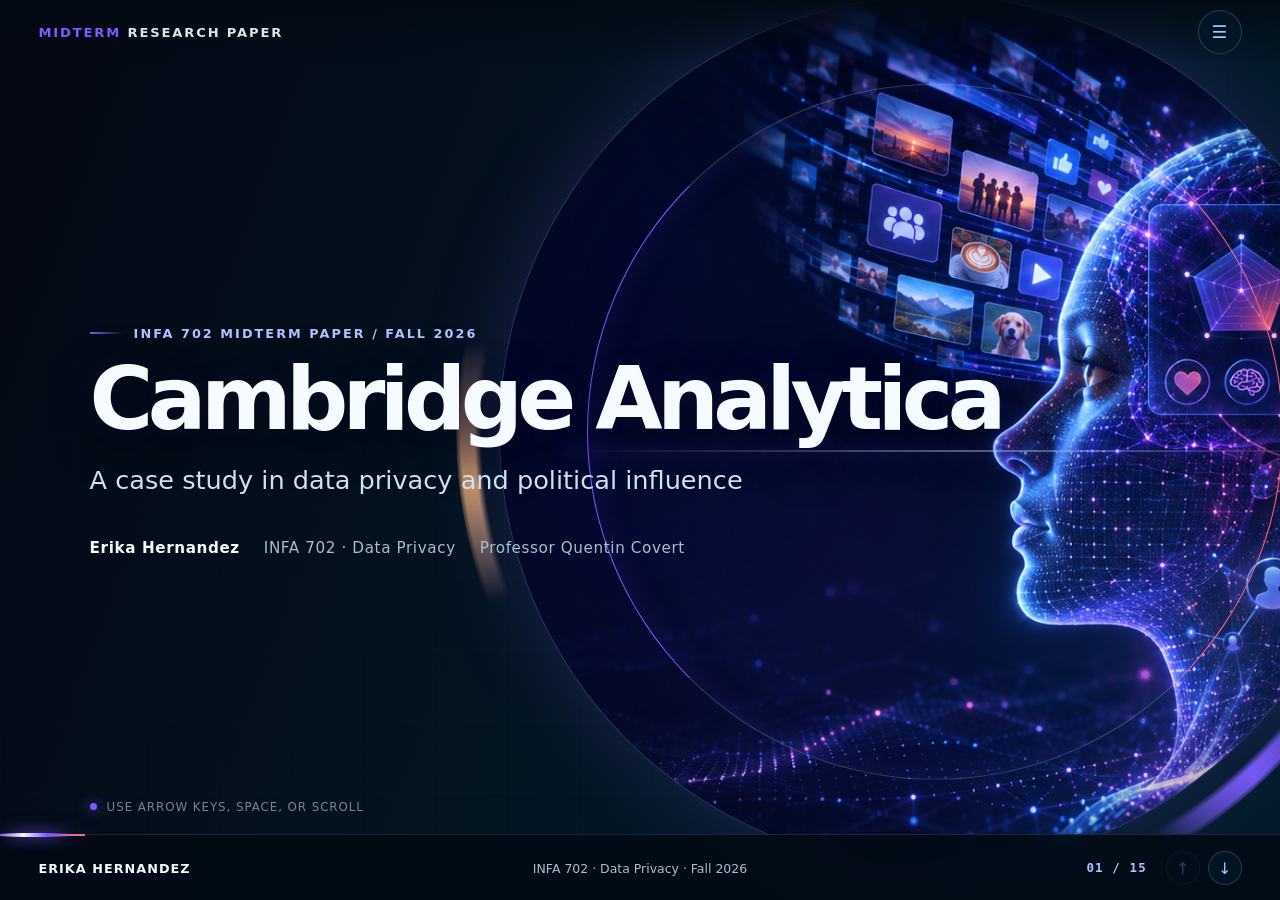
==== commit 497c6024: "Change background image to cambridge-hero.png Updated background image in CambridgeAnalytica.html" ====
--- a/CambridgeAnalytica.html
+++ b/CambridgeAnalytica.html
@@ -103,7 +103,7 @@
       top: 48%;
       transform: translateY(-50%);
       border-radius: 50%;
-      background: url("images/cambridgeo-hero.png") center / cover no-repeat;
+      background: url("images/cambridge-hero.png") center / cover no-repeat;
       box-shadow:
         0 0 0 1px rgba(168, 199, 255, .2),
         0 0 90px rgba(124, 92, 255, .2),
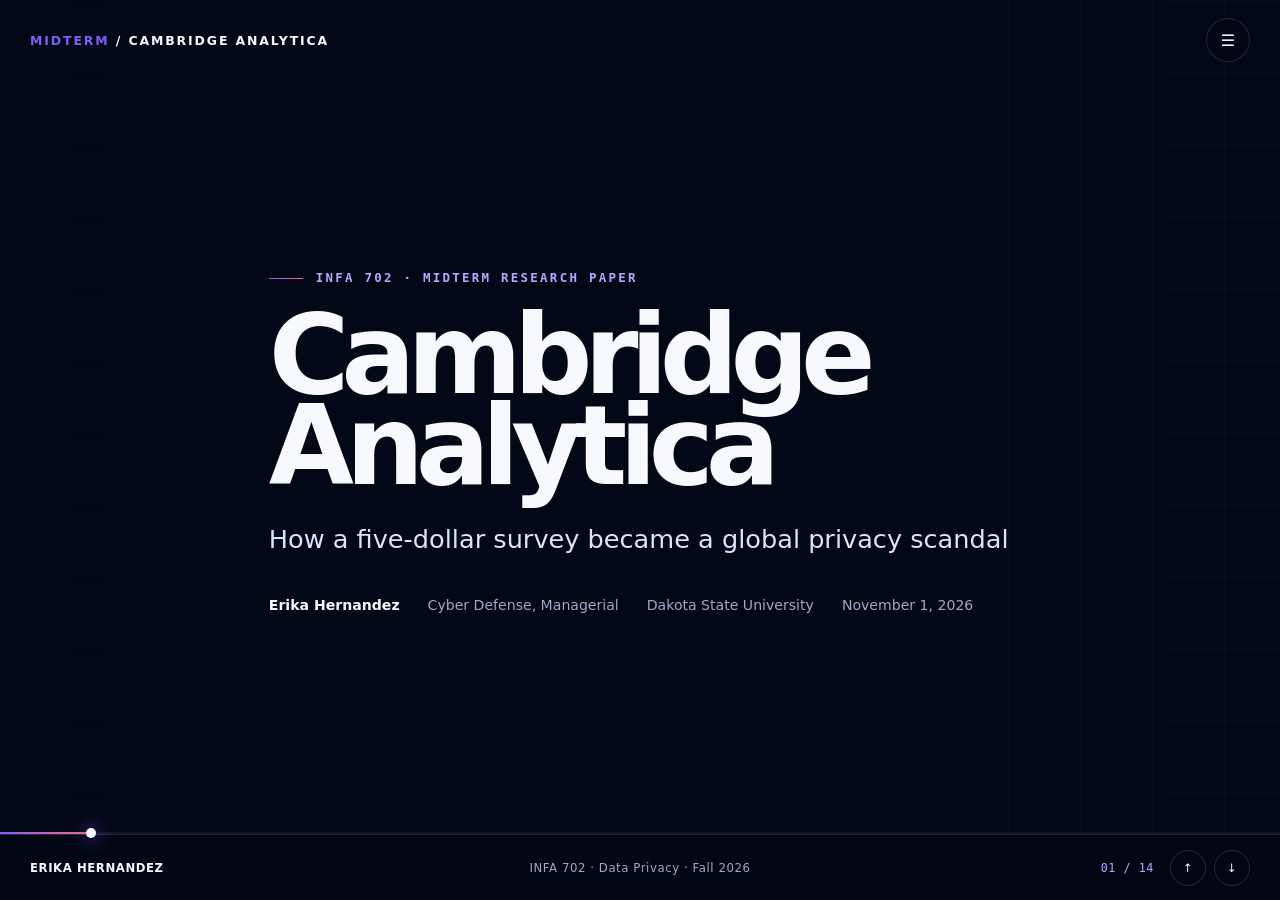
==== commit 891b222c: "Update CambridgeAnalytica.html" ====
--- a/CambridgeAnalytica.html
+++ b/CambridgeAnalytica.html
@@ -2,1479 +2,217 @@
 <html lang="en">
 <head>
   <meta charset="utf-8">
-  <meta name="viewport" content="width=device-width, initial-scale=1">
-  <meta name="description" content="An interactive research presentation examining the Cambridge Analytica scandal, privacy harms, legal consequences, and the continuing power of personal data.">
+  <meta name="viewport" content="width=device-width,initial-scale=1">
+  <meta name="description" content="An interactive midterm paper about Cambridge Analytica, privacy notices, and political profiling.">
   <meta name="author" content="Erika Hernandez">
-  <title>Cambridge Analytica: When Personal Data Became Political Power | Erika Hernandez</title>
+  <title>Cambridge Analytica Midterm | Erika Hernandez</title>
   <style>
-    :root {
-      --navy-950: #050714;
-      --navy-900: #0b1027;
-      --navy-800: #18285a;
-      --cyan: #7c5cff;
-      --cyan-soft: #a8c7ff;
-      --amber: #ff6b7a;
-      --white: #f5fbff;
-      --muted: #a8bfcc;
-      --line: rgba(168, 199, 255, .22);
-      --panel: rgba(7, 36, 55, .72);
-      --footer-h: 66px;
-      --ease: cubic-bezier(.22, 1, .36, 1);
-    }
-
-    * { box-sizing: border-box; }
-    html { background: var(--navy-950); scroll-behavior: smooth; }
-    body {
-      margin: 0;
-      color: var(--white);
-      background: var(--navy-950);
-      font-family: Inter, ui-sans-serif, system-ui, -apple-system, BlinkMacSystemFont, "Segoe UI", sans-serif;
-      overflow: hidden;
-    }
-
-    button, input { font: inherit; }
-    button { color: inherit; }
-    a { color: var(--cyan-soft); }
-
-    .presentation {
-      height: 100svh;
-      overflow-y: auto;
-      overflow-x: hidden;
-      scroll-snap-type: y mandatory;
-      scrollbar-width: none;
-      overscroll-behavior: contain;
-    }
-    .presentation::-webkit-scrollbar { display: none; }
-
-    .slide {
-      position: relative;
-      min-height: 100svh;
-      scroll-snap-align: start;
-      scroll-snap-stop: always;
-      display: grid;
-      align-items: center;
-      padding: clamp(76px, 8vh, 110px) clamp(28px, 7vw, 118px) calc(var(--footer-h) + 34px);
-      isolation: isolate;
-      overflow: hidden;
-      background:
-        radial-gradient(circle at 82% 18%, rgba(124, 92, 255, .12), transparent 30%),
-        linear-gradient(135deg, var(--navy-950), var(--navy-900) 52%, #05243a);
-    }
-
-    .slide::before {
-      content: "";
-      position: absolute;
-      inset: 0;
-      z-index: -2;
-      background-image:
-        linear-gradient(rgba(168, 199, 255, .045) 1px, transparent 1px),
-        linear-gradient(90deg, rgba(168, 199, 255, .045) 1px, transparent 1px);
-      background-size: 72px 72px;
-      mask-image: linear-gradient(to bottom right, transparent 8%, black 62%, transparent 100%);
-    }
-
-    .slide::after {
-      content: "";
-      position: absolute;
-      width: min(46vw, 660px);
-      aspect-ratio: 1;
-      right: -18vw;
-      bottom: -42%;
-      z-index: -1;
-      border: 1px solid rgba(168, 199, 255, .13);
-      border-radius: 50%;
-      box-shadow: 0 0 100px rgba(124, 92, 255, .07) inset;
-    }
-
-    .hero {
-      background:
-        radial-gradient(circle at 76% 44%, rgba(124, 92, 255, .15), transparent 34%),
-        linear-gradient(110deg, #050714 0%, #031522 52%, #041b2b 100%);
-    }
-    .hero::before { opacity: .35; }
-
-    .hero-copy { position: relative; z-index: 3; }
-    .hero-visual {
-      position: absolute;
-      z-index: 1;
-      width: min(68vw, 920px);
-      aspect-ratio: 1;
-      right: clamp(-170px, -7vw, -90px);
-      top: 48%;
-      transform: translateY(-50%);
-      border-radius: 50%;
-      background: url("images/cambridge-hero.png") center / cover no-repeat;
-      box-shadow:
-        0 0 0 1px rgba(168, 199, 255, .2),
-        0 0 90px rgba(124, 92, 255, .2),
-        inset 0 0 110px rgba(2, 11, 20, .45);
-      animation: heroFloat 9s ease-in-out infinite;
-    }
-    .hero-visual::before,
-    .hero-visual::after {
-      content: "";
-      position: absolute;
-      border-radius: 50%;
-      pointer-events: none;
-    }
-    .hero-visual::before {
-      inset: -5%;
-      background: conic-gradient(from 40deg, transparent 0 22%, rgba(124, 92, 255, .9) 27%, transparent 31% 58%, rgba(255, 186, 98, .7) 62%, transparent 67%);
-      mask: radial-gradient(circle, transparent 67%, #000 68% 70%, transparent 71%);
-      animation: orbitSpin 15s linear infinite;
-      filter: drop-shadow(0 0 12px rgba(124, 92, 255, .7));
-    }
-    .hero-visual::after {
-      inset: 10%;
-      border: 1px solid rgba(168, 199, 255, .28);
-      border-left-color: var(--cyan);
-      border-right-color: var(--amber);
-      animation: orbitSpinReverse 21s linear infinite;
-      box-shadow: 0 0 35px rgba(124, 92, 255, .12) inset;
-    }
-    .hero-scan {
-      position: absolute;
-      z-index: 2;
-      width: min(64vw, 880px);
-      height: 2px;
-      right: -8vw;
-      top: 50%;
-      background: linear-gradient(90deg, transparent, rgba(168, 199, 255, .9), transparent);
-      box-shadow: 0 0 20px var(--cyan);
-      opacity: .55;
-      animation: scanSweep 5.5s ease-in-out infinite;
-    }
-
-    .balance-slide {
-      background:
-        radial-gradient(circle at 20% 50%, rgba(124, 92, 255, .18), transparent 34%),
-        radial-gradient(circle at 82% 48%, rgba(255, 107, 122, .14), transparent 32%),
-        linear-gradient(120deg, #050714 0%, #0b1027 48%, #17102e 100%);
-      background-size: cover;
-      background-position: center;
-    }
-
-    .kicker {
-      display: inline-flex;
-      align-items: center;
-      gap: 10px;
-      margin-bottom: 18px;
-      color: var(--cyan-soft);
-      font-size: clamp(.72rem, 1vw, .9rem);
-      font-weight: 750;
-      letter-spacing: .16em;
-      text-transform: uppercase;
-    }
-    .kicker::before {
-      content: "";
-      width: 34px;
-      height: 2px;
-      background: linear-gradient(90deg, var(--cyan), transparent);
-    }
-
-    h1, h2, h3, p { margin-top: 0; }
-    h1 {
-      max-width: 900px;
-      margin-bottom: 22px;
-      font-size: clamp(3rem, 6.8vw, 7.7rem);
-      line-height: .92;
-      letter-spacing: -.065em;
-      text-wrap: balance;
-    }
-    h2 {
-      max-width: 1000px;
-      margin-bottom: 30px;
-      font-size: clamp(2.45rem, 5.2vw, 5.6rem);
-      line-height: .98;
-      letter-spacing: -.055em;
-      text-wrap: balance;
-    }
-    h3 {
-      margin-bottom: 10px;
-      font-size: clamp(1.08rem, 1.6vw, 1.38rem);
-      line-height: 1.25;
-    }
-    p {
-      color: #d8e8f0;
-      font-size: clamp(1rem, 1.45vw, 1.32rem);
-      line-height: 1.55;
-    }
-    .lede {
-      max-width: 760px;
-      color: #dcecf4;
-      font-size: clamp(1.15rem, 1.9vw, 1.65rem);
-    }
-    .accent { color: var(--cyan-soft); }
-    .amber { color: var(--amber); }
-    .small { font-size: .92rem; color: var(--muted); }
-
-    .hero-copy { max-width: 920px; }
-    .hero-title {
-      max-width: 930px;
-      text-shadow: 0 10px 45px rgba(0, 0, 0, .5), 0 0 30px rgba(124, 92, 255, .08);
-    }
-    .hero-subtitle {
-      max-width: 740px;
-      font-size: clamp(1.15rem, 2vw, 1.75rem);
-      color: #cce2ec;
-    }
-    .byline {
-      display: flex;
-      flex-wrap: wrap;
-      gap: 12px 24px;
-      margin-top: 38px;
-      color: var(--muted);
-      font-size: .95rem;
-      letter-spacing: .04em;
-    }
-    .byline strong { color: var(--white); }
-
-    .grid-2, .grid-3, .grid-4 {
-      display: grid;
-      gap: clamp(14px, 2vw, 26px);
-    }
-    .grid-2 { grid-template-columns: repeat(2, minmax(0, 1fr)); }
-    .grid-3 { grid-template-columns: repeat(3, minmax(0, 1fr)); }
-    .grid-4 { grid-template-columns: repeat(4, minmax(0, 1fr)); }
-
-    .card {
-      position: relative;
-      min-height: 150px;
-      padding: clamp(18px, 2.2vw, 30px);
-      background: linear-gradient(145deg, rgba(9, 45, 68, .84), rgba(5, 24, 39, .74));
-      border: 1px solid var(--line);
-      border-radius: 4px;
-      box-shadow: 0 26px 70px rgba(0, 0, 0, .18);
-      backdrop-filter: blur(16px);
-      transition: transform .35s var(--ease), border-color .35s ease, background .35s ease;
-    }
-    .card:hover {
-      transform: translateY(-4px);
-      border-color: rgba(168, 199, 255, .58);
-      background: linear-gradient(145deg, rgba(10, 56, 83, .9), rgba(5, 29, 47, .84));
-    }
-    .card p:last-child { margin-bottom: 0; }
-    .card-number {
-      display: block;
-      margin-bottom: 20px;
-      color: var(--cyan);
-      font: 700 .78rem/1 ui-monospace, SFMono-Regular, Menlo, Consolas, monospace;
-      letter-spacing: .14em;
-    }
-
-    .agenda-grid .card {
-      cursor: pointer;
-      min-height: 122px;
-    }
-    .agenda-grid h3 { margin-bottom: 5px; }
-    .agenda-grid p { margin: 0; font-size: .95rem; color: var(--muted); }
-
-    .chapter-index {
-      display: grid;
-      grid-template-columns: repeat(2, minmax(0, 1fr));
-      gap: 0 54px;
-      max-width: 1120px;
-      margin-top: 18px;
-      border-top: 1px solid var(--line);
-    }
-    .chapter-row {
-      display: grid;
-      grid-template-columns: 56px minmax(0, 1fr) auto;
-      gap: 16px;
-      align-items: center;
-      padding: 16px 0;
-      color: var(--white);
-      border-bottom: 1px solid var(--line);
-      cursor: pointer;
-      transition: color .25s ease, transform .25s ease;
-    }
-    .chapter-row:hover { color: var(--cyan-soft); transform: translateX(6px); }
-    .chapter-row .chapter-number {
-      color: var(--cyan);
-      font-family: "SFMono-Regular", Consolas, monospace;
-      font-size: .78rem;
-      letter-spacing: .14em;
-    }
-    .chapter-row b { font-size: 1rem; }
-    .chapter-row span:last-child { color: var(--muted); font-size: .8rem; }
-
-    .continuance-chain {
-      display: grid;
-      grid-template-columns: repeat(4, minmax(0, 1fr));
-      gap: 14px;
-      margin-top: 34px;
-    }
-    .continuance-step {
-      position: relative;
-      min-height: 190px;
-      padding: 24px;
-      border-top: 2px solid var(--cyan);
-      background: linear-gradient(180deg, rgba(124, 92, 255, .14), rgba(11, 16, 39, .5));
-    }
-    .continuance-step:not(:last-child)::after {
-      content: "→";
-      position: absolute;
-      right: -18px;
-      top: 45%;
-      z-index: 2;
-      color: var(--amber);
-      font-size: 1.35rem;
-    }
-    .continuance-step small { color: var(--cyan-soft); letter-spacing: .14em; text-transform: uppercase; }
-    .continuance-step h3 { margin: 14px 0 10px; }
-    .continuance-step p { margin: 0; color: var(--muted); }
-
-    .conclusion-layout {
-      display: grid;
-      grid-template-columns: minmax(0, .85fr) minmax(0, 1.15fr);
-      gap: clamp(30px, 6vw, 90px);
-      align-items: start;
-    }
-    .reflection-note {
-      padding: 26px;
-      border-left: 2px solid var(--amber);
-      background: rgba(255, 107, 122, .06);
-    }
-    .reflection-note p:last-child { margin-bottom: 0; }
-
-    .definition {
-      max-width: 980px;
-      padding: clamp(24px, 4vw, 48px);
-      border-left: 3px solid var(--cyan);
-      background: linear-gradient(90deg, rgba(124, 92, 255, .11), transparent);
-    }
-    .definition strong { color: var(--white); }
-
-    .stat-row {
-      display: grid;
-      grid-template-columns: repeat(3, minmax(0, 1fr));
-      gap: 18px;
-      margin-top: 28px;
-    }
-    .stat {
-      padding: 22px 0;
-      border-top: 1px solid var(--line);
-    }
-    .stat b {
-      display: block;
-      margin-bottom: 8px;
-      color: var(--cyan-soft);
-      font-size: clamp(1.35rem, 2.4vw, 2.3rem);
-    }
-    .stat span { color: var(--muted); }
-
-    .process {
-      display: grid;
-      grid-template-columns: repeat(5, minmax(0, 1fr));
-      gap: 12px;
-      counter-reset: process;
-    }
-    .process-step {
-      position: relative;
-      min-height: 250px;
-      padding: 26px 20px;
-      border-top: 2px solid rgba(168, 199, 255, .28);
-      background: linear-gradient(180deg, rgba(124, 92, 255, .08), rgba(7, 36, 55, .48));
-      counter-increment: process;
-      cursor: pointer;
-      transition: .35s var(--ease);
-    }
-    .process-step::before {
-      content: "0" counter(process);
-      display: block;
-      margin-bottom: 44px;
-      color: var(--cyan);
-      font: 700 .82rem/1 ui-monospace, SFMono-Regular, Menlo, monospace;
-      letter-spacing: .12em;
-    }
-    .process-step::after {
-      content: "";
-      position: absolute;
-      top: -5px;
-      left: 0;
-      width: 9px;
-      height: 9px;
-      border-radius: 50%;
-      background: var(--cyan);
-      box-shadow: 0 0 18px var(--cyan);
-    }
-    .process-step:hover, .process-step.active {
-      transform: translateY(-8px);
-      background: linear-gradient(180deg, rgba(124, 92, 255, .18), rgba(7, 36, 55, .74));
-      border-color: var(--cyan);
-    }
-    .process-step p { font-size: .96rem; color: var(--muted); }
-
-    .harm-list, .principle-list, .law-list, .recommendation-list {
-      display: grid;
-      gap: 12px;
-    }
-    .harm-item, .principle-item, .law-item, .recommendation-item {
-      display: grid;
-      grid-template-columns: minmax(150px, 230px) 1fr;
-      gap: 24px;
-      padding: 16px 0;
-      border-bottom: 1px solid rgba(168, 199, 255, .14);
-    }
-    .harm-item b, .principle-item b, .law-item b, .recommendation-item b { color: var(--cyan-soft); }
-    .harm-item span, .principle-item span, .law-item span, .recommendation-item span { color: #d5e5ed; line-height: 1.45; }
-
-    .toggle-wrap {
-      display: grid;
-      grid-template-columns: 180px 1fr;
-      gap: 30px;
-      align-items: start;
-    }
-    .toggle-nav { display: grid; gap: 10px; }
-    .toggle-btn, .menu-btn, .nav-btn, .close-menu {
-      border: 1px solid var(--line);
-  background: rgba(4, 24, 39, .72);
-  color: var(--cyan-soft);
-  appearance: none;
-  -webkit-appearance: none;
-  cursor: pointer;
-  transition: .25s ease;
-    }
-    .toggle-btn {
-      padding: 15px 18px;
-      text-align: left;
-      color: var(--muted);
-    }
-    .toggle-btn:hover, .toggle-btn.active {
-      color: var(--white);
-      border-color: var(--cyan);
-      background: rgba(124, 92, 255, .12);
-    }
-    .toggle-panel { display: none; }
-    .toggle-panel.active { display: block; animation: panelIn .45s var(--ease) both; }
-    .argument-list {
-      display: grid;
-      grid-template-columns: repeat(2, minmax(0, 1fr));
-      gap: 14px;
-      list-style: none;
-      padding: 0;
-      margin: 0;
-    }
-    .argument-list li {
-      position: relative;
-      padding: 18px 18px 18px 48px;
-      color: #d9e8ef;
-      background: rgba(7, 36, 55, .66);
-      border: 1px solid var(--line);
-      line-height: 1.42;
-    }
-    .argument-list li::before {
-      content: "+";
-      position: absolute;
-      left: 18px;
-      top: 16px;
-      color: var(--cyan);
-      font: 700 1.2rem/1 ui-monospace, monospace;
-    }
-    .argument-list.against li::before { content: "–"; color: var(--amber); }
-
-    .timeline {
-      position: relative;
-      display: grid;
-      grid-template-columns: repeat(3, minmax(0, 1fr));
-      gap: 36px;
-      padding-top: 40px;
-    }
-    .timeline::before {
-      content: "";
-      position: absolute;
-      top: 15px;
-      left: 24px;
-      right: calc(33.333% - 48px);
-      height: 3px;
-      z-index: 1;
-      background: linear-gradient(90deg, var(--cyan), rgba(124, 92, 255, .55), var(--amber));
-      box-shadow: 0 0 16px rgba(124, 92, 255, .5);
-    }
-    .timeline::after {
-      content: "";
-      position: absolute;
-      top: 9px;
-      left: 24px;
-      width: 14px;
-      height: 14px;
-      z-index: 4;
-      border-radius: 50%;
-      background: #ffffff;
-      box-shadow: 0 0 8px #ffffff, 0 0 24px var(--cyan);
-      pointer-events: none;
-      animation: timelineJourney 5s ease-in-out infinite;
-    }
-    .event {
-      position: relative;
-      z-index: 2;
-      padding: 26px;
-      background: rgba(7, 36, 55, .66);
-      border: 1px solid var(--line);
-      transition: transform .35s var(--ease), background .35s var(--ease), border-color .35s var(--ease), box-shadow .35s var(--ease);
-    }
-    .event:hover {
-      transform: translateY(-8px);
-      background: linear-gradient(180deg, rgba(124, 92, 255, .18), rgba(7, 36, 55, .78));
-      border-color: var(--cyan);
-      box-shadow: 0 18px 42px rgba(0, 0, 0, .24), 0 0 24px rgba(124, 92, 255, .12);
-    }
-    .event::before {
-      content: "";
-      position: absolute;
-      top: -31px;
-      left: 24px;
-      width: 12px;
-      height: 12px;
-      z-index: 3;
-      border-radius: 50%;
-      background: var(--cyan);
-      box-shadow: 0 0 20px var(--cyan);
-    }
-    .event:last-child::before { background: var(--amber); box-shadow: 0 0 20px rgba(255, 186, 98, .7); }
-    .event time {
-      display: block;
-      margin-bottom: 14px;
-      color: var(--cyan-soft);
-      font: 700 .82rem/1 ui-monospace, monospace;
-      letter-spacing: .13em;
-      text-transform: uppercase;
-    }
-
-    .question-box {
-      max-width: 780px;
-      padding: 30px 0 0;
-      border-top: 1px solid var(--line);
-    }
-    .question-box p {
-      color: var(--white);
-      font-size: clamp(1.5rem, 2.8vw, 2.8rem);
-      line-height: 1.2;
-      letter-spacing: -.025em;
-    }
-
-    .balance-slide {
-      background-position: center;
-    }
-    .balance-content { width: 100%; }
-    .balance-slide h2 {
-      margin-bottom: 20px;
-      font-size: clamp(2.4rem, 4.3vw, 4.8rem);
-    }
-    .balance-comparison {
-      display: grid;
-      grid-template-columns: repeat(2, minmax(0, 1fr));
-      gap: clamp(80px, 16vw, 250px);
-      align-items: stretch;
-      margin-top: 18px;
-    }
-    .balance-card {
-      padding: clamp(20px, 2.4vw, 30px);
-      background: linear-gradient(145deg, rgba(4, 25, 41, .93), rgba(7, 48, 74, .78));
-      border: 1px solid rgba(168, 199, 255, .34);
-      box-shadow: 0 24px 70px rgba(0, 0, 0, .34), 0 0 28px rgba(124, 92, 255, .08);
-      backdrop-filter: blur(18px);
-      transition: transform .35s var(--ease), background .35s var(--ease), border-color .35s var(--ease), box-shadow .35s var(--ease);
-    }
-    .balance-card:hover {
-      transform: translateY(-8px);
-      background: linear-gradient(180deg, rgba(124, 92, 255, .2), rgba(2, 11, 20, .9));
-      border-color: var(--cyan);
-      box-shadow: 0 24px 70px rgba(0, 0, 0, .38), 0 0 32px rgba(124, 92, 255, .18);
-    }
-    .balance-card h3 {
-      color: var(--cyan-soft);
-      font-size: clamp(1.2rem, 1.7vw, 1.5rem);
-    }
-    .balance-card ul {
-      margin: 14px 0 0;
-      padding-left: 1.15rem;
-      color: #e0eef4;
-      font-size: clamp(.92rem, 1.12vw, 1.08rem);
-      line-height: 1.48;
-    }
-    .balance-card li + li { margin-top: 8px; }
-    .central-question {
-      max-width: 1000px;
-      margin: 24px auto 0;
-      padding: 15px 24px;
-      color: var(--white);
-      background: rgba(2, 11, 20, .8);
-      border: 1px solid rgba(168, 199, 255, .28);
-      box-shadow: 0 0 35px rgba(124, 92, 255, .1);
-      font-size: clamp(1.08rem, 1.6vw, 1.45rem);
-      font-weight: 720;
-      line-height: 1.35;
-      text-align: center;
-    }
-
-    .video-grid {
-      display: grid;
-      grid-template-columns: repeat(3, minmax(0, 1fr));
-      gap: clamp(16px, 2vw, 28px);
-    }
-    .video-card {
-      position: relative;
-      display: block;
-      overflow: hidden;
-      color: var(--white);
-      text-decoration: none;
-      background: rgba(7, 36, 55, .72);
-      border: 1px solid var(--line);
-      box-shadow: 0 24px 60px rgba(0, 0, 0, .24);
-      transition: transform .35s var(--ease), border-color .35s ease, box-shadow .35s ease;
-    }
-    .video-card:hover,
-    .video-card:focus-visible {
-      transform: translateY(-7px);
-      border-color: var(--cyan);
-      box-shadow: 0 30px 80px rgba(0, 0, 0, .35), 0 0 35px rgba(124, 92, 255, .14);
-      outline: none;
-    }
-    .video-thumb {
-      position: relative;
-      aspect-ratio: 16 / 9;
-      overflow: hidden;
-      background: #03131f;
-    }
-    .video-thumb.netflix { background: radial-gradient(circle at 50% 40%, rgba(255, 107, 122, .32), transparent 42%), linear-gradient(135deg, #070711, #2a0b20); }
-    .video-thumb.pbs { background: radial-gradient(circle at 50% 40%, rgba(168, 199, 255, .28), transparent 42%), linear-gradient(135deg, #071326, #162f5e); }
-    .video-thumb.ted { background: radial-gradient(circle at 50% 40%, rgba(255, 107, 122, .28), transparent 42%), linear-gradient(135deg, #13070b, #45121b); }
-    .resource-mark {
-      position: absolute;
-      inset: 0;
-      display: grid;
-      place-items: center;
-      color: rgba(255, 255, 255, .18);
-      font-size: clamp(2.2rem, 4vw, 4rem);
-      font-weight: 850;
-      letter-spacing: .14em;
-    }
-    .video-thumb img {
-      width: 100%;
-      height: 100%;
-      display: block;
-      object-fit: cover;
-      opacity: .72;
-      transition: transform .5s var(--ease), opacity .35s ease;
-    }
-    .video-card:hover img { transform: scale(1.05); opacity: .9; }
-    .play-button {
-      position: absolute;
-      left: 50%;
-      top: 50%;
-      width: 58px;
-      height: 58px;
-      display: grid;
-      place-items: center;
-      transform: translate(-50%, -50%);
-      border-radius: 50%;
-      color: #02111d;
-      background: var(--cyan-soft);
-      box-shadow: 0 0 30px rgba(124, 92, 255, .58);
-      font-size: 1.2rem;
-      padding-left: 3px;
-    }
-    .video-info { padding: 20px 22px 24px; }
-    .video-info span {
-      color: var(--cyan);
-      font: 700 .76rem/1 ui-monospace, SFMono-Regular, Menlo, monospace;
-      letter-spacing: .12em;
-    }
-    .video-info h3 { margin: 10px 0 6px; }
-    .video-info p { margin: 0; color: var(--muted); font-size: .94rem; }
-
-    .finding {
-      padding: 22px 0;
-      border-top: 1px solid var(--line);
-    }
-    .finding b {
-      display: block;
-      margin-bottom: 8px;
-      color: var(--cyan-soft);
-      font-size: 1.1rem;
-    }
-    .finding p { margin: 0; font-size: 1rem; color: var(--muted); }
-
-    .final-thought {
-      max-width: 1050px;
-      font-size: clamp(1.65rem, 3.2vw, 3.3rem);
-      line-height: 1.22;
-      letter-spacing: -.035em;
-      color: var(--white);
-    }
-    .paper-link {
-      display: inline-flex;
-      align-items: center;
-      gap: 12px;
-      margin-top: 24px;
-      padding: 14px 20px;
-      color: var(--white);
-      background: linear-gradient(135deg, rgba(124, 92, 255, .28), rgba(255, 107, 122, .16));
-      border: 1px solid var(--line);
-      border-radius: 999px;
-      text-decoration: none;
-      font-weight: 750;
-      transition: transform .3s var(--ease), border-color .3s ease, box-shadow .3s ease;
-    }
-    .paper-link:hover, .paper-link:focus-visible {
-      transform: translateY(-4px);
-      border-color: var(--cyan-soft);
-      box-shadow: 0 0 30px rgba(124, 92, 255, .24);
-      outline: none;
-    }
-
-    .references {
-      columns: 2;
-      column-gap: 46px;
-      padding: 0;
-      list-style: none;
-    }
-    .references li {
-      break-inside: avoid;
-      margin: 0 0 13px;
-      padding: 0 0 13px;
-      border-bottom: 1px solid rgba(168, 199, 255, .1);
-      color: #c8dbe5;
-      font-size: clamp(.78rem, 1vw, .92rem);
-      line-height: 1.42;
-    }
-    .references .pending { color: var(--amber); }
-
-    .source-line {
-      position: absolute;
-      right: clamp(28px, 7vw, 118px);
-      bottom: calc(var(--footer-h) + 16px);
-      max-width: 48%;
-      color: rgba(213, 229, 237, .62);
-      font-size: .72rem;
-      text-align: right;
-    }
-
-    .topbar {
-      position: fixed;
-      inset: 0 0 auto;
-      z-index: 30;
-      height: 64px;
-      display: flex;
-      align-items: center;
-      justify-content: space-between;
-      padding: 0 clamp(20px, 3vw, 46px);
-      background: linear-gradient(180deg, rgba(2, 11, 20, .9), transparent);
-      pointer-events: none;
-    }
-    .brand {
-      color: rgba(245, 251, 255, .9);
-      font-size: .82rem;
-      font-weight: 750;
-      letter-spacing: .14em;
-      text-transform: uppercase;
-    }
-    .brand span { color: var(--cyan); }
-    .menu-btn {
-      width: 44px;
-      height: 44px;
-      display: grid;
-      place-items: center;
-      border-radius: 50%;
-      pointer-events: auto;
-      font-size: 1.1rem;
-    }
-    .menu-btn:hover { border-color: var(--cyan); background: rgba(124, 92, 255, .12); }
-
-    .footer {
-      position: fixed;
-      inset: auto 0 0;
-      z-index: 30;
-      min-height: var(--footer-h);
-      display: grid;
-      grid-template-columns: minmax(170px, 1fr) auto minmax(180px, 1fr);
-      align-items: center;
-      gap: 18px;
-      padding: 13px clamp(20px, 3vw, 46px) 12px;
-      background: rgba(2, 11, 20, .88);
-      border-top: 1px solid rgba(168, 199, 255, .14);
-      backdrop-filter: blur(18px);
-    }
-    .footer::before {
-      content: "";
-      position: absolute;
-      top: -1px;
-      left: 0;
-      width: var(--progress, 0%);
-      height: 2px;
-      background: linear-gradient(90deg, var(--cyan), var(--amber));
-      box-shadow: 0 0 18px rgba(124, 92, 255, .55);
-      transition: width .5s var(--ease);
-    }
-    .footer::after {
-      content: "";
-      position: absolute;
-      top: -2px;
-      left: 0;
-      width: 70px;
-      height: 4px;
-      border-radius: 999px;
-      background: linear-gradient(90deg, transparent, rgba(255, 255, 255, .95), var(--cyan), transparent);
-      filter: drop-shadow(0 0 7px var(--cyan));
-      pointer-events: none;
-      animation: footerSweep 3s ease-in-out infinite;
-    }
-    .footer-name {
-      color: var(--white);
-      font-size: .8rem;
-      font-weight: 750;
-      letter-spacing: .08em;
-      text-transform: uppercase;
-    }
-    .footer-course {
-      color: var(--muted);
-      font-size: .78rem;
-      text-align: center;
-    }
-    .footer-right {
-      display: flex;
-      align-items: center;
-      justify-content: flex-end;
-      gap: 14px;
-    }
-    .counter {
-      min-width: 70px;
-      color: var(--cyan-soft);
-      font: 700 .78rem/1 ui-monospace, SFMono-Regular, Menlo, monospace;
-      letter-spacing: .09em;
-      text-align: center;
-    }
-    .nav-controls { display: flex; gap: 8px; }
-    .nav-btn {
-      width: 34px;
-      height: 34px;
-      display: grid;
-      place-items: center;
-      border-radius: 50%;
-    }
-    .nav-btn:hover:not(:disabled) { border-color: var(--cyan); background: rgba(124, 92, 255, .12); }
-    .nav-btn:disabled { opacity: .28; cursor: not-allowed; }
-
-    .slide-menu {
-      position: fixed;
-      inset: 0;
-      z-index: 60;
-      display: grid;
-      grid-template-columns: minmax(260px, 420px) 1fr;
-      background: rgba(2, 11, 20, .96);
-      opacity: 0;
-      visibility: hidden;
-      transition: opacity .35s ease, visibility .35s ease;
-    }
-    .slide-menu.open { opacity: 1; visibility: visible; }
-    .menu-intro {
-      padding: clamp(32px, 6vw, 82px);
-      background: linear-gradient(160deg, rgba(124, 92, 255, .15), transparent 55%);
-      border-right: 1px solid var(--line);
-    }
-    .menu-intro h2 { font-size: clamp(2.5rem, 4vw, 4.6rem); }
-    .close-menu {
-      width: 44px;
-      height: 44px;
-      display: grid;
-      place-items: center;
-      border-radius: 50%;
-      margin-bottom: 50px;
-    }
-    .menu-list {
-      overflow-y: auto;
-      padding: clamp(32px, 6vw, 82px);
-      display: grid;
-      grid-template-columns: repeat(2, minmax(0, 1fr));
-      align-content: start;
-      gap: 2px 36px;
-    }
-    .menu-link {
-      display: grid;
-      grid-template-columns: 42px 1fr;
-      gap: 12px;
-      padding: 15px 0;
-      color: #d4e5ed;
-      text-decoration: none;
-      border-bottom: 1px solid rgba(168, 199, 255, .1);
-    }
-    .menu-link:hover { color: var(--cyan-soft); }
-    .menu-link span:first-child { color: var(--cyan); font: 700 .75rem/1.8 ui-monospace, monospace; }
-
-    .reveal {
-      opacity: 0;
-      transform: translateY(28px);
-      transition: opacity .7s var(--ease), transform .7s var(--ease);
-    }
-    .slide.active .reveal { opacity: 1; transform: none; }
-    .slide.active .reveal:nth-child(2) { transition-delay: .08s; }
-    .slide.active .reveal:nth-child(3) { transition-delay: .16s; }
-    .slide.active .reveal:nth-child(4) { transition-delay: .24s; }
-
-    .hint {
-      position: absolute;
-      left: clamp(28px, 7vw, 118px);
-      bottom: calc(var(--footer-h) + 20px);
-      color: rgba(213, 229, 237, .55);
-      font-size: .74rem;
-      letter-spacing: .08em;
-      text-transform: uppercase;
-      animation: hintPulse 2.2s ease-in-out infinite;
-    }
-    .hint::before {
-      content: "";
-      display: inline-block;
-      width: 7px;
-      height: 7px;
-      margin-right: 10px;
-      border-radius: 50%;
-      background: var(--cyan);
-      box-shadow: 0 0 14px var(--cyan);
-      vertical-align: 1px;
-    }
-
-    @keyframes panelIn {
-      from { opacity: 0; transform: translateY(12px); }
-      to { opacity: 1; transform: none; }
-    }
-    @keyframes heroFloat {
-      0%, 100% { transform: translateY(-50%) scale(1); }
-      50% { transform: translateY(-52%) scale(1.025); }
-    }
-    @keyframes orbitSpin { to { transform: rotate(360deg); } }
-    @keyframes orbitSpinReverse { to { transform: rotate(-360deg); } }
-    @keyframes scanSweep {
-      0%, 100% { transform: translateY(-210px); opacity: 0; }
-      18%, 78% { opacity: .55; }
-      50% { transform: translateY(210px); opacity: .75; }
-    }
-    @keyframes hintPulse {
-      0%, 100% { opacity: .45; transform: translateY(0); }
-      50% { opacity: 1; transform: translateY(-3px); }
-    }
-
-    @keyframes footerSweep {
-      0% { left: 0; opacity: 0; }
-      12% { opacity: 1; }
-      88% { opacity: 1; }
-      100% { left: calc(var(--progress, 0%) - 70px); opacity: 0; }
-    }
-    @keyframes timelineJourney {
-      0%, 12% {
-        left: 24px;
-        background: var(--cyan);
-        box-shadow: 0 0 8px #ffffff, 0 0 24px var(--cyan);
-      }
-      44%, 56% {
-        left: calc(33.333% + 36px);
-        background: var(--cyan-soft);
-        box-shadow: 0 0 8px #ffffff, 0 0 24px var(--cyan);
-      }
-      88%, 100% {
-        left: calc(66.666% + 48px);
-        background: var(--amber);
-        box-shadow: 0 0 8px #ffffff, 0 0 24px var(--amber);
-      }
-    }
-    @media (max-width: 980px) {
-      body { overflow: auto; }
-      .slide { padding-inline: 30px; }
-      .grid-4 { grid-template-columns: repeat(2, 1fr); }
-      .grid-3 { grid-template-columns: repeat(2, 1fr); }
-      .chapter-index { grid-template-columns: 1fr; }
-      .continuance-chain { grid-template-columns: repeat(2, minmax(0, 1fr)); }
-      .continuance-step::after { display: none; }
-      .conclusion-layout { grid-template-columns: 1fr; }
-      .process { grid-template-columns: repeat(2, 1fr); }
-      .process-step { min-height: 190px; }
-      .toggle-wrap { grid-template-columns: 1fr; }
-      .toggle-nav { grid-template-columns: 1fr 1fr; }
-      .timeline { grid-template-columns: 1fr; gap: 14px; padding-top: 0; }
-      .timeline::before, .timeline::after, .event::before { display: none; }
-      .source-line { display: none; }
-      .balance-comparison { gap: 24px; }
-      .video-grid { grid-template-columns: repeat(2, minmax(0, 1fr)); }
-    }
-
-    @media (max-width: 700px) {
-      :root { --footer-h: 76px; }
-      .presentation { scroll-snap-type: none; }
-      .slide { min-height: auto; padding: 92px 22px calc(var(--footer-h) + 30px); overflow: visible; }
-      .hero, .balance-slide { min-height: 100svh; background-position: 64% center; }
-      .grid-2, .grid-3, .grid-4, .stat-row, .argument-list, .continuance-chain { grid-template-columns: 1fr; }
-      .process { grid-template-columns: 1fr; }
-      .harm-item, .principle-item, .law-item, .recommendation-item { grid-template-columns: 1fr; gap: 6px; }
-      .references { columns: 1; }
-      .balance-comparison, .video-grid { grid-template-columns: 1fr; }
-      .balance-comparison { gap: 14px; }
-      .hero-visual { width: 118vw; right: -72vw; opacity: .72; }
-      .hero-scan { display: none; }
-      .footer { grid-template-columns: 1fr auto; }
-      .footer-course { display: none; }
-      .slide-menu { grid-template-columns: 1fr; }
-      .menu-intro { display: none; }
-      .menu-list { grid-template-columns: 1fr; padding: 72px 28px 28px; }
-      .close-menu { position: absolute; top: 16px; right: 18px; }
-      .hint { display: none; }
-    }
-
-    @media (prefers-reduced-motion: reduce) {
-      html { scroll-behavior: auto; }
-      *, *::before, *::after { animation-duration: .01ms !important; transition-duration: .01ms !important; }
-      .reveal { opacity: 1; transform: none; }
-    }
-
-    @media print {
-      body { overflow: visible; background: white; color: black; }
-      .presentation { height: auto; overflow: visible; }
-      .slide {
-        min-height: 7.5in;
-        page-break-after: always;
-        color: white;
-        print-color-adjust: exact;
-        -webkit-print-color-adjust: exact;
-      }
-      .topbar, .footer, .slide-menu, .hint { display: none !important; }
-      .reveal { opacity: 1; transform: none; }
-    }
+    :root{--bg:#050714;--deep:#0b1027;--panel:#121735;--violet:#825cff;--lav:#b9a7ff;--coral:#ff6b7a;--ice:#d7e6ff;--white:#f7f9ff;--muted:#9daac5;--line:rgba(185,167,255,.2);--footer:66px;--ease:cubic-bezier(.22,1,.36,1)}
+    *{box-sizing:border-box} html{scroll-behavior:smooth} body{margin:0;background:var(--bg);color:var(--white);font-family:Inter,ui-sans-serif,system-ui,-apple-system,"Segoe UI",sans-serif;overflow:hidden}
+    button,a{font:inherit} a{color:inherit}.book{height:100svh;overflow-y:auto;scroll-snap-type:y mandatory;scrollbar-width:none}.book::-webkit-scrollbar{display:none}
+    .scene{position:relative;min-height:100svh;padding:clamp(92px,10vh,125px) clamp(34px,7vw,120px) calc(var(--footer) + 42px);display:flex;align-items:center;scroll-snap-align:start;overflow:hidden;background:
+      radial-gradient(circle at 80% 20%,rgba(130,92,255,.14),transparent 32%),
+      linear-gradient(110deg,var(--bg),#09162d)}
+    .scene::after{content:"";position:absolute;inset:0;pointer-events:none;background-image:linear-gradient(rgba(185,167,255,.035) 1px,transparent 1px),linear-gradient(90deg,rgba(185,167,255,.035) 1px,transparent 1px);background-size:72px 72px;mask-image:linear-gradient(to right,transparent,black)}
+    .inner{position:relative;z-index:2;width:min(1500px,100%);margin:auto}
+    h1,h2,h3,p{margin-top:0} h1{font-size:clamp(4rem,8.6vw,9rem);line-height:.83;letter-spacing:-.075em;margin-bottom:26px} h2{font-size:clamp(2.8rem,5.8vw,6.2rem);line-height:.92;letter-spacing:-.055em;margin-bottom:34px;max-width:1100px} h3{font-size:clamp(1.05rem,1.35vw,1.35rem)} p{font-size:clamp(1rem,1.35vw,1.3rem);line-height:1.58;color:var(--ice)}
+    .eyebrow{display:flex;align-items:center;gap:13px;margin-bottom:24px;color:var(--lav);font:700 .78rem/1.2 "SFMono-Regular",Consolas,monospace;letter-spacing:.18em;text-transform:uppercase}.eyebrow::before{content:"";width:34px;height:1px;background:linear-gradient(90deg,var(--violet),var(--coral))}
+    .source{position:absolute;z-index:3;right:6vw;bottom:calc(var(--footer) + 14px);color:rgba(215,230,255,.55);font-size:.69rem}
+    .reveal{opacity:0;transform:translateY(28px);transition:opacity .8s var(--ease),transform .8s var(--ease)}.active .reveal{opacity:1;transform:none}.active .reveal:nth-child(2){transition-delay:.08s}.active .reveal:nth-child(3){transition-delay:.16s}
+    .topbar{position:fixed;z-index:50;inset:0 0 auto;display:flex;align-items:center;justify-content:space-between;padding:18px 30px;pointer-events:none}.brand{font-size:.78rem;font-weight:800;letter-spacing:.15em;text-transform:uppercase}.brand span{color:var(--violet)}.menu-btn{pointer-events:auto;width:44px;height:44px;border:1px solid var(--line);border-radius:50%;background:rgba(5,7,20,.65);color:var(--white);cursor:pointer}
+    .footer{position:fixed;z-index:45;inset:auto 0 0;height:var(--footer);display:grid;grid-template-columns:1fr 1fr 1fr;align-items:center;padding:0 30px;background:rgba(3,8,20,.94);border-top:1px solid var(--line);backdrop-filter:blur(18px);font-size:.73rem;text-transform:uppercase;letter-spacing:.05em}.footer-name{font-weight:850}.footer-course{text-align:center;color:var(--muted);text-transform:none}.footer-right{justify-self:end;display:flex;align-items:center;gap:16px}.counter{color:var(--lav);font-family:Consolas,monospace}.nav{display:flex;gap:8px}.nav button{width:36px;height:36px;border:1px solid var(--line);border-radius:50%;background:transparent;color:var(--white);cursor:pointer}.nav button:hover{background:var(--violet)}
+    .progress{position:fixed;z-index:60;left:0;right:0;bottom:var(--footer);height:2px;background:rgba(255,255,255,.06)}.progress span{display:block;width:0;height:100%;background:linear-gradient(90deg,var(--violet),var(--coral));transition:width .5s var(--ease);position:relative}.progress span::after{content:"";position:absolute;right:-5px;top:-4px;width:10px;height:10px;border-radius:50%;background:var(--white);box-shadow:0 0 18px var(--violet)}
+    .hero{background:#030816}.hero-art{position:absolute;z-index:0;inset:0 0 0 42%;background:linear-gradient(90deg,#030816 0%,transparent 38%),url("images/cambridgeo-hero.png") 70% center/cover no-repeat;transform:scale(1.05);animation:breathe 9s ease-in-out infinite alternate}.hero-copy{position:relative;z-index:3;width:min(760px,58vw)}.hero .subtitle{font-size:clamp(1.15rem,2vw,1.75rem);color:var(--ice)}.byline{display:flex;gap:28px;flex-wrap:wrap;margin-top:38px;color:var(--muted);font-size:.88rem}.byline strong{color:var(--white)}@keyframes breathe{to{transform:scale(1.12) translateX(-1%)}}
+    .five-grid{display:grid;grid-template-columns:.8fr 1.2fr;gap:7vw;align-items:center}.five{font-size:clamp(12rem,26vw,29rem);line-height:.72;font-weight:900;letter-spacing:-.09em;color:transparent;-webkit-text-stroke:2px var(--violet);filter:drop-shadow(0 0 35px rgba(130,92,255,.25))}.question-stack{border-left:2px solid var(--coral);padding-left:34px}.question-stack p:first-of-type{font-size:clamp(1.5rem,2.8vw,3rem);line-height:1.18;color:var(--white)}
+    .incident-layout{display:grid;grid-template-columns:.85fr 1.15fr;gap:5vw}.trail{position:relative;padding-left:38px;border-left:1px solid var(--line)}.trail-step{position:relative;padding:0 0 25px}.trail-step::before{content:"";position:absolute;left:-45px;top:5px;width:13px;height:13px;border-radius:50%;background:var(--violet);box-shadow:0 0 20px var(--violet)}.trail-step b{display:block;color:var(--lav);margin-bottom:7px}.evidence{display:grid;grid-template-columns:repeat(2,1fr);gap:14px}.evidence article{min-height:155px;padding:22px;border:1px solid var(--line);background:linear-gradient(145deg,rgba(130,92,255,.13),rgba(11,16,39,.75))}.evidence strong{display:block;font-size:clamp(1.8rem,3vw,3.2rem);color:var(--white);margin-bottom:8px}.evidence span{color:var(--muted);line-height:1.45}
+    .ledger{display:grid;grid-template-columns:repeat(2,1fr);border:1px solid var(--line);background:rgba(7,11,28,.7)}.ledger article{padding:clamp(26px,4vw,55px);min-height:260px}.ledger article+article{border-left:1px solid var(--line)}.ledger .amount{font-size:clamp(3.4rem,7vw,8rem);font-weight:900;letter-spacing:-.07em;color:var(--coral);line-height:.9}.stamp{display:inline-block;margin-top:26px;padding:8px 12px;border:1px solid var(--coral);color:var(--coral);font:700 .72rem/1 monospace;letter-spacing:.13em;transform:rotate(-2deg)}
+    .fault-lines{display:grid;grid-template-columns:repeat(2,1fr);gap:1px;background:var(--line);border:1px solid var(--line)}.fault{position:relative;padding:30px;background:var(--deep);min-height:190px;overflow:hidden}.fault::after{content:attr(data-num);position:absolute;right:15px;bottom:-28px;font-size:7rem;font-weight:900;color:rgba(130,92,255,.07)}.fault b{color:var(--lav);font-size:1.2rem}.fault p{font-size:1rem;color:var(--muted)}
+    .notice-layout{display:grid;grid-template-columns:.75fr 1.25fr;gap:6vw;align-items:center}.newsfeed{max-width:460px;margin:auto;padding:18px;border-radius:24px;background:#f5f7fb;color:#182038;box-shadow:0 35px 90px rgba(0,0,0,.35)}.news-head{display:flex;align-items:center;gap:12px;border-bottom:1px solid #dfe4ec;padding-bottom:14px}.fb-dot{width:34px;height:34px;border-radius:50%;display:grid;place-items:center;background:#1877f2;color:#fff;font-weight:900}.newsfeed h3{margin:22px 0 10px}.newsfeed p{color:#46516a;font-size:.95rem}.news-btn{padding:12px;text-align:center;border-radius:8px;background:#1877f2;color:white;font-weight:800}.notice-notes{display:grid;gap:12px}.notice-notes article{display:grid;grid-template-columns:150px 1fr;gap:20px;padding:18px 0;border-bottom:1px solid var(--line)}.notice-notes b{color:var(--lav)}.notice-notes span{color:var(--ice);line-height:1.5}
+    .clarity{display:grid;grid-template-columns:1fr 1fr;gap:24px}.clarity section{padding:30px;border:1px solid var(--line);min-height:340px}.clarity .clear{background:linear-gradient(145deg,rgba(130,92,255,.15),transparent)}.clarity .muddy{background:linear-gradient(145deg,rgba(255,107,122,.12),transparent)}.clarity ul{padding-left:20px;color:var(--ice);line-height:1.7}.meter{height:8px;margin:24px 0;background:linear-gradient(90deg,var(--violet) 0 42%,var(--coral) 42% 100%);border-radius:99px}
+    .profile-window{display:grid;grid-template-columns:.9fr 1.1fr;border:1px solid var(--line);background:rgba(7,11,28,.75)}.profile-window>div{padding:clamp(28px,4vw,52px)}.profile-window>div+div{border-left:1px solid var(--line)}.tag-cloud{display:flex;flex-wrap:wrap;gap:10px}.tag{padding:9px 13px;border-radius:99px;background:rgba(130,92,255,.14);border:1px solid var(--line);color:var(--lav);font-size:.85rem}.inference{margin-top:22px;padding:20px;border-left:3px solid var(--coral);background:rgba(255,107,122,.07)}.inference b{color:var(--coral)}
+    .case-line{position:relative;max-width:1040px;margin-top:28px;padding-left:42px}.case-line::before{content:"";position:absolute;left:10px;top:8px;bottom:8px;width:2px;background:linear-gradient(var(--violet),var(--coral))}.case{position:relative;display:grid;grid-template-columns:180px 1fr;gap:24px;padding:0 0 28px}.case::before{content:"";position:absolute;left:-39px;top:7px;width:14px;height:14px;border-radius:50%;background:var(--bg);border:3px solid var(--violet)}.case time{color:var(--lav);font:700 .82rem/1.4 monospace}.case p{font-size:1rem;color:var(--muted)}
+    .loop-wrap{display:grid;grid-template-columns:.8fr 1.2fr;gap:7vw;align-items:center}.loop{position:relative;width:min(440px,74vw);aspect-ratio:1;border:1px solid var(--line);border-radius:50%;animation:slowspin 24s linear infinite}.loop::before{content:"";position:absolute;inset:17%;border:1px dashed rgba(255,107,122,.5);border-radius:50%}.loop-center{position:absolute;inset:35%;display:grid;place-items:center;border-radius:50%;background:var(--violet);font-weight:850;text-align:center;animation:slowspin 24s linear infinite reverse}.loop-node{position:absolute;width:105px;padding:9px;text-align:center;border:1px solid var(--line);background:var(--deep);font-weight:750}.n1{top:-18px;left:calc(50% - 52px)}.n2{right:-48px;top:calc(50% - 22px)}.n3{bottom:-18px;left:calc(50% - 52px)}.n4{left:-48px;top:calc(50% - 22px)}@keyframes slowspin{to{transform:rotate(360deg)}}.loop-question{font-size:clamp(1.7rem,3.5vw,4rem);line-height:1.12;color:var(--white)}
+    .reflection{display:grid;grid-template-columns:1.15fr .85fr;gap:5vw}.reflection-copy{padding-left:30px;border-left:2px solid var(--coral)}.reflection-stats{display:grid;gap:12px}.reflection-stats article{padding:20px;border:1px solid var(--line);background:rgba(130,92,255,.08)}.reflection-stats b{display:block;font-size:2rem;color:var(--lav)}.quote{margin-top:32px;font-size:clamp(2rem,4vw,4.5rem);line-height:1.05;font-weight:850;letter-spacing:-.04em}
+    .pdf-layout{display:grid;grid-template-columns:1fr 310px;gap:24px;height:calc(100svh - 190px)}.pdf-frame{width:100%;height:100%;border:1px solid var(--line);background:white}.pdf-side{display:flex;flex-direction:column;justify-content:center;padding:26px;border:1px solid var(--line);background:rgba(11,16,39,.7)}.btn{display:inline-flex;justify-content:center;align-items:center;padding:14px 18px;margin-top:12px;border-radius:99px;text-decoration:none;font-weight:800;border:1px solid var(--line)}.btn.primary{background:linear-gradient(90deg,var(--violet),#6744d8)}.btn.secondary:hover{border-color:var(--coral)}
+    .media-grid{display:grid;grid-template-columns:repeat(3,1fr);gap:18px}.media-card{display:block;padding:28px;min-height:240px;text-decoration:none;border:1px solid var(--line);background:linear-gradient(145deg,rgba(130,92,255,.12),rgba(11,16,39,.7));transition:.3s var(--ease)}.media-card:hover{transform:translateY(-8px);border-color:var(--lav)}.media-mark{font:800 .76rem/1 monospace;letter-spacing:.16em;color:var(--coral)}.media-card h3{margin-top:54px;font-size:1.55rem}.media-card p{font-size:.95rem;color:var(--muted)}
+    .refs{columns:2;column-gap:45px;padding:0;list-style:none}.refs li{break-inside:avoid;padding:0 0 11px;margin-bottom:11px;border-bottom:1px solid var(--line);font-size:clamp(.68rem,.9vw,.86rem);line-height:1.38;color:#c8d4ea}
+    .drawer{position:fixed;z-index:100;inset:0;display:grid;grid-template-columns:1fr minmax(300px,520px);background:rgba(2,4,12,.84);backdrop-filter:blur(14px);opacity:0;visibility:hidden;transition:.3s}.drawer.open{opacity:1;visibility:visible}.drawer-panel{grid-column:2;background:#080d20;padding:70px 34px;overflow:auto}.drawer-panel button{position:absolute;right:25px;top:22px;background:none;border:0;color:white;font-size:2rem;cursor:pointer}.drawer a{display:flex;gap:18px;padding:15px 0;border-bottom:1px solid var(--line);text-decoration:none;color:var(--ice)}.drawer a span{color:var(--violet);font-family:monospace}
+    @media(max-width:900px){.five-grid,.incident-layout,.notice-layout,.loop-wrap,.reflection,.pdf-layout{grid-template-columns:1fr}.five{font-size:10rem}.ledger,.fault-lines,.clarity,.profile-window{grid-template-columns:1fr}.ledger article+article,.profile-window>div+div{border-left:0;border-top:1px solid var(--line)}.media-grid{grid-template-columns:1fr 1fr}.pdf-layout{height:auto}.pdf-frame{height:66svh}.pdf-side{min-height:260px}.source{display:none}}
+    @media(max-width:650px){:root{--footer:72px}.scene{align-items:flex-start;padding:90px 22px calc(var(--footer) + 30px);min-height:auto}.hero{min-height:100svh}.hero-art{inset:0 0 0 20%;opacity:.6}.hero-copy{width:100%}h1{font-size:4.2rem}.evidence,.media-grid{grid-template-columns:1fr}.notice-notes article,.case{grid-template-columns:1fr}.case time{margin-bottom:-14px}.refs{columns:1}.footer{grid-template-columns:1fr auto;padding:0 18px}.footer-course{display:none}.loop{width:270px}.drawer{grid-template-columns:1fr}.drawer-panel{grid-column:1}.topbar{padding:15px 18px}}
+    @media(prefers-reduced-motion:reduce){*,*::before,*::after{animation:none!important;transition:none!important}.reveal{opacity:1;transform:none}}
   </style>
 </head>
 <body>
-  <header class="topbar" aria-label="Presentation controls">
-    <div class="brand"><span>Midterm</span> Research Paper</div>
-    <button class="menu-btn" id="menuButton" type="button" aria-label="Open slide menu" aria-expanded="false">☰</button>
-  </header>
-
-  <main class="presentation" id="presentation">
-    <section class="slide hero active" id="title" data-title="Title">
-      <div class="hero-visual" aria-hidden="true"></div>
-      <div class="hero-scan" aria-hidden="true"></div>
-      <div class="hero-copy">
-        <div class="kicker reveal">INFA 702 Midterm Paper / Fall 2026</div>
-        <h1 class="hero-title reveal">Cambridge Analytica</h1>
-        <p class="hero-subtitle reveal">A case study in data privacy and political influence</p>
-        <div class="byline reveal">
-          <span><strong>Erika Hernandez</strong></span>
-          <span>INFA 702 · Data Privacy</span>
-          <span>Professor Quentin Covert</span>
-        </div>
-      </div>
-      <div class="hint">Use arrow keys, space, or scroll</div>
-    </section>
-
-    <section class="slide" id="contents" data-title="Paper contents">
-      <div>
-        <div class="kicker reveal">Table of Contents</div>
-        <h2 class="reveal">The paper, section by section</h2>
-        <div class="chapter-index reveal">
-          <div class="chapter-row" data-jump="context"><span class="chapter-number">01</span><b>Introduction</b><span>Five dollars</span></div>
-          <div class="chapter-row" data-jump="proposal"><span class="chapter-number">02</span><b>Incident Summary</b><span>What happened</span></div>
-          <div class="chapter-row" data-jump="harms-1"><span class="chapter-number">03</span><b>Legal Ramifications</b><span>Penalties</span></div>
-          <div class="chapter-row" data-jump="harms-2"><span class="chapter-number">04</span><b>Ethical Ramifications</b><span>Responsibility</span></div>
-          <div class="chapter-row" data-jump="principles"><span class="chapter-number">05</span><b>Privacy Policies and Notices</b><span>Disclosure</span></div>
-          <div class="chapter-row" data-jump="readability"><span class="chapter-number">06</span><b>Readability</b><span>User control</span></div>
-          <div class="chapter-row" data-jump="privacy-issues"><span class="chapter-number">07</span><b>Significant Privacy Issues</b><span>Targeting</span></div>
-          <div class="chapter-row" data-jump="other-incidents"><span class="chapter-number">08</span><b>Other Incidents</b><span>Continuing cases</span></div>
-          <div class="chapter-row" data-jump="continuance"><span class="chapter-number">09</span><b>Incident Continuance Question</b><span>What comes next</span></div>
-          <div class="chapter-row" data-jump="conclusion"><span class="chapter-number">10</span><b>Conclusion</b><span>Final reflection</span></div>
-        </div>
-      </div>
-    </section>
-
-    <section class="slide" id="context" data-title="The five-dollar question">
-      <div>
-        <div class="kicker reveal">Introduction</div>
-        <h2 class="reveal">What would you give away for five dollars?</h2>
-        <div class="definition reveal">
-          <p><strong>Cambridge Analytica used a personality quiz to collect Facebook data.</strong> People volunteered to take the survey, but the data collection reached beyond the people who completed it.</p>
-          <p>The real privacy question was not only what users knowingly shared. It was what the platform allowed others to collect, combine, analyze, and use to influence behavior.</p>
-        </div>
-      </div>
-      <div class="source-line">Source: Amer &amp; Noujaim, 2019</div>
-    </section>
-
-    <section class="slide" id="proposal" data-title="Incident summary">
-      <div>
-        <div class="kicker reveal">Incident Summary</div>
-        <h2 class="reveal">A quiz opened the door to millions of profiles</h2>
-        <p class="lede reveal">Users connected a personality survey to Facebook. The application collected information from participants and, through Facebook’s platform design at the time, information connected to many of their friends.</p>
-        <div class="stat-row reveal">
-          <div class="stat"><b>$5 survey</b><span>People were offered a small payment to complete a personality survey.</span></div>
-          <div class="stat"><b>87 million</b><span>Facebook later said as many as 87 million users may have had data shared.</span></div>
-          <div class="stat"><b>Political targeting</b><span>Psychographic profiles supported highly targeted political messaging.</span></div>
-        </div>
-      </div>
-      <div class="source-line">Sources: Amer &amp; Noujaim, 2019; NBC News, 2018</div>
-    </section>
-
-    <section class="slide" id="technology" data-title="Incident summary: data collection">
-      <div>
-        <div class="kicker reveal">Incident Summary · Continued</div>
-        <h2 class="reveal">How did the data become influence?</h2>
-        <div class="process reveal" aria-label="Five-step Cambridge Analytica data process">
-          <article class="process-step active"><h3>Quiz</h3><p>A user completed a personality survey and connected it to Facebook.</p></article>
-          <article class="process-step"><h3>Collect</h3><p>The application collected participant information and accessible friend data.</p></article>
-          <article class="process-step"><h3>Combine</h3><p>Data points were combined to create detailed psychological profiles.</p></article>
-          <article class="process-step"><h3>Target</h3><p>Campaigns could divide audiences into groups and deliver different messages.</p></article>
-          <article class="process-step"><h3>Influence</h3><p>Content was designed to move behavior, opinions, engagement, or voting choices.</p></article>
-        </div>
-      </div>
-      <div class="source-line">Sources: Amer &amp; Noujaim, 2019; PBS, n.d.</div>
-    </section>
-
-    <section class="slide" id="harms-1" data-title="Legal ramifications">
-      <div>
-        <div class="kicker reveal">Legal Ramifications</div>
-        <h2 class="reveal">The scandal produced historic penalties</h2>
-        <div class="harm-list reveal">
-          <div class="harm-item"><b>United Kingdom</b><span>The Information Commissioner’s Office imposed the maximum penalty available under the law at the time.</span></div>
-          <div class="harm-item"><b>United States</b><span>In 2019, the Federal Trade Commission approved a $5 billion settlement with Facebook.</span></div>
-          <div class="harm-item"><b>Regulatory oversight</b><span>The case raised questions about consent, platform responsibility, third-party access, and whether privacy promises were followed.</span></div>
-          <div class="harm-item"><b>Continuing litigation</b><span>Years later, Cambridge Analytica-related claims and questions about Facebook’s disclosures continued through the courts.</span></div>
-        </div>
-      </div>
-      <div class="source-line">Sources: FTC, 2019; Vijayan, 2024</div>
-    </section>
-
-    <section class="slide" id="harms-2" data-title="Ethical ramifications">
-      <div>
-        <div class="kicker reveal">Ethical Ramifications</div>
-        <h2 class="reveal">Legal access did not make the use ethical</h2>
-        <div class="harm-list reveal">
-          <div class="harm-item"><b>Informed consent</b><span>Many affected users did not knowingly agree to have their information used for political profiling.</span></div>
-          <div class="harm-item"><b>Third-party responsibility</b><span>Facebook did not adequately control how an outside organization obtained and used platform data.</span></div>
-          <div class="harm-item"><b>Manipulation</b><span>Highly personalized political messaging could exploit fear, personality, or uncertainty instead of supporting informed decisions.</span></div>
-          <div class="harm-item"><b>Accountability</b><span>Facebook, developers, campaigns, and Cambridge Analytica each pointed toward other parties when responsibility was questioned.</span></div>
-        </div>
-      </div>
-      <div class="source-line">Sources: Amer &amp; Noujaim, 2019; NBC News, 2018</div>
-    </section>
-
-    <section class="slide" id="principles" data-title="Privacy policies and notices">
-      <div>
-        <div class="kicker reveal">Privacy Policies and Notices</div>
-        <h2 class="reveal">“Protecting Your Information” came after the exposure</h2>
-        <div class="principle-list reveal">
-          <div class="principle-item"><b>87 million notices</b><span>Facebook notified users who might have had their data shared with Cambridge Analytica.</span></div>
-          <div class="principle-item"><b>Platform-wide notice</b><span>All Facebook users also received information about reviewing applications connected to their accounts.</span></div>
-          <div class="principle-item"><b>Privacy Checkup</b><span>Facebook now provides guided controls for sharing, account security, data settings, and advertising preferences.</span></div>
-          <div class="principle-item"><b>Timing matters</b><span>A notice issued after data has already been collected cannot provide meaningful consent before the harm occurs.</span></div>
-          <div class="principle-item"><b>Transparency matters</b><span>Users need to understand what was collected, who received it, why it was used, and how to remove access.</span></div>
-        </div>
-      </div>
-      <div class="source-line">Sources: NBC News, 2018; CBS News, 2018</div>
-    </section>
-
-    <section class="slide" id="readability" data-title="Readability">
-      <div>
-        <div class="kicker reveal">Readability and User Control</div>
-        <h2 class="reveal">Privacy controls exist, but finding answers is still difficult</h2>
-        <div class="law-list reveal">
-          <div class="law-item"><b>Too much information</b><span>Long privacy explanations and technical language can overwhelm users who are trying to make a simple choice.</span></div>
-          <div class="law-item"><b>Ad preferences</b><span>Users can change categories and settings, but they may not see a clear list explaining exactly how their profile is targeted.</span></div>
-          <div class="law-item"><b>Third-party applications</b><span>Users need a simple way to identify connected applications and remove access.</span></div>
-          <div class="law-item"><b>Deleting data</b><span>Removing posts or deleting a profile does not necessarily prove that every copy, profile, or inference has disappeared.</span></div>
-          <div class="law-item"><b>Effective choice</b><span>A privacy control only helps when an ordinary person can find it, understand it, and use it.</span></div>
-        </div>
-      </div>
-      <div class="source-line">Sources: Facebook privacy controls reviewed for the original paper; CBS News, 2018</div>
-    </section>
-
-    <section class="slide" id="privacy-issues" data-title="Significant privacy issues">
-      <div>
-        <div class="kicker reveal">Significant Privacy Issues</div>
-        <h2 class="reveal">Privacy settings do not always explain the full picture</h2>
-        <div class="toggle-wrap reveal">
-          <div class="toggle-nav" role="tablist" aria-label="Significant privacy issues">
-            <button class="toggle-btn active" type="button" role="tab" aria-selected="true" data-panel="for-panel">What users see</button>
-            <button class="toggle-btn" type="button" role="tab" aria-selected="false" data-panel="against-panel">What happens behind the screen</button>
+  <header class="topbar"><div class="brand"><span>Midterm</span> / Cambridge Analytica</div><button class="menu-btn" id="menuBtn" aria-label="Open chapter menu">☰</button></header>
+  <div class="progress"><span id="progressBar"></span></div>
+  <main class="book" id="book">
+    <section class="scene hero active" id="cover" data-title="Cover">
+      <div class="hero-art" aria-hidden="true"></div>
+      <div class="inner hero-copy">
+        <div class="eyebrow reveal">INFA 702 · Midterm Research Paper</div>
+        <h1 class="reveal">Cambridge<br>Analytica</h1>
+        <p class="subtitle reveal">How a five-dollar survey became a global privacy scandal</p>
+        <div class="byline reveal"><span><strong>Erika Hernandez</strong></span><span>Cyber Defense, Managerial</span><span>Dakota State University</span><span>November 1, 2026</span></div>
+      </div>
+    </section>
+
+    <section class="scene" id="introduction" data-title="Introduction">
+      <div class="inner five-grid">
+        <div class="five reveal">$5</div>
+        <div class="question-stack reveal">
+          <div class="eyebrow">Introduction</div>
+          <h2>Would you hand over your profile?</h2>
+          <p>What if five dollars allowed someone to see your Facebook information, build a psychological profile, and test whether targeted content could change your political views?</p>
+          <p>The survey looked simple. The consequences reached the people who participated, their friends, and eventually the democratic process.</p>
+        </div>
+      </div>
+      <div class="source">Source: Amer &amp; Noujaim, 2019</div>
+    </section>
+
+    <section class="scene" id="incident" data-title="Incident Summary">
+      <div class="inner">
+        <div class="eyebrow reveal">Incident Summary</div><h2 class="reveal">From quiz to political influence</h2>
+        <div class="incident-layout reveal">
+          <div class="trail">
+            <div class="trail-step"><b>01 · Volunteer</b><p>People accepted five dollars and connected a personality survey to Facebook.</p></div>
+            <div class="trail-step"><b>02 · Collect</b><p>The application obtained participant data and information connected to their friends.</p></div>
+            <div class="trail-step"><b>03 · Profile</b><p>Thousands of data points were used to predict personality and likely behavior.</p></div>
+            <div class="trail-step"><b>04 · Target</b><p>Campaigns delivered different political messages to carefully selected groups.</p></div>
           </div>
-          <div>
-            <div class="toggle-panel active" id="for-panel" role="tabpanel">
-              <ul class="argument-list">
-                <li>Facebook provides privacy settings, Privacy Checkup, and advertising preferences.</li>
-                <li>Users can review connected applications and remove access.</li>
-                <li>Privacy pages explain what information the platform collects.</li>
-                <li>Videos describe personalization as a way to make content more useful.</li>
-                <li>Users can change some categories used for advertising.</li>
-                <li>The controls can create the feeling that the user has complete control.</li>
-              </ul>
-            </div>
-            <div class="toggle-panel" id="against-panel" role="tabpanel">
-              <ul class="argument-list against">
-                <li>Users may not see a clear list of every advertisement category assigned to them.</li>
-                <li>Ordinary activity can be combined to create predictions the user never provided directly.</li>
-                <li>Data can be copied and used outside the platform where the original controls no longer apply.</li>
-                <li>Deleting an account does not prove that every copied record or inference disappeared.</li>
-                <li>Political targeting can show different messages to different groups without public visibility.</li>
-                <li>Privacy choices become less meaningful when the important details are difficult to find.</li>
-              </ul>
-            </div>
+          <div class="evidence">
+            <article><strong>87M</strong><span>users may have had their information shared.</span></article>
+            <article><strong>5,000</strong><span>data points were described for individual profiles.</span></article>
+            <article><strong>5.9M</strong><span>visual Facebook ads were claimed by Trump’s digital campaign director.</span></article>
+            <article><strong>2018</strong><span>Mark Zuckerberg testified before Congress after the scandal became public.</span></article>
           </div>
         </div>
       </div>
-      <div class="source-line">Sources: Facebook privacy controls reviewed for the original paper; Amer &amp; Noujaim, 2019</div>
-    </section>
-
-    <section class="slide" id="other-incidents" data-title="Other incidents">
-      <div>
-        <div class="kicker reveal">Other Incidents</div>
-        <h2 class="reveal">The controversy did not end with Cambridge Analytica</h2>
-        <div class="timeline reveal">
-          <article class="event"><time>2018–2019</time><h3>Promises and penalties</h3><p>Facebook announced privacy changes, while regulators imposed penalties and additional oversight.</p></article>
-          <article class="event"><time>2024</time><h3>Litigation continued</h3><p>Facebook asked the Supreme Court to dismiss a Cambridge Analytica-related shareholder lawsuit.</p></article>
-          <article class="event"><time>October 2026</time><h3>New Mexico cases</h3><p>Meta faced major judgments involving user data privacy and claims about the safety of social media for children.</p></article>
-        </div>
-      </div>
-      <div class="source-line">Sources: CBS News, 2018; Vijayan, 2024; Hays, 2026</div>
-    </section>
-
-    <section class="slide" id="continuance" data-title="Incident continuance question">
-      <div>
-        <div class="kicker reveal">Incident Continuance Question</div>
-        <h2 class="reveal">Why could this happen again?</h2>
-        <div class="continuance-chain reveal">
-          <article class="continuance-step"><small>01</small><h3>Data</h3><p>Platforms continue collecting activity, interests, relationships, and behavior.</p></article>
-          <article class="continuance-step"><small>02</small><h3>Profiles</h3><p>Separate details are combined into predictions about personality and likely actions.</p></article>
-          <article class="continuance-step"><small>03</small><h3>Targeting</h3><p>Advertisers and campaigns pay to reach carefully selected groups.</p></article>
-          <article class="continuance-step"><small>04</small><h3>Influence</h3><p>Messages can be designed to affect what people buy, believe, or vote for.</p></article>
-        </div>
-        <div class="central-question reveal">If data can predict behavior, how much power should companies have to use it to influence what people buy, believe, or vote for?</div>
-      </div>
-      <div class="source-line">Sources: Amer &amp; Noujaim, 2019; Cadwalladr, 2019</div>
-    </section>
-
-    <section class="slide" id="conclusion" data-title="Conclusion">
-      <div>
-        <div class="kicker reveal">Conclusion</div>
-        <h2 class="reveal">The scandal was about more than one quiz</h2>
-        <div class="conclusion-layout reveal">
-          <div class="reflection-note">
-            <p><strong>This case changed how social media looks after returning from a seven-year break.</strong></p>
-            <p>Deleting years of posts showed how easy it is to create a digital history and how difficult it is to take it back. There is still no complete confidence that deleting a profile means every copy and every derived profile is gone.</p>
-            <a class="paper-link" href="assets/Erika-Hernandez-Cambridge-Analytica-Midterm.pdf" target="_blank" rel="noopener noreferrer">Read the original midterm paper <span aria-hidden="true">↗</span></a>
-          </div>
-          <div>
-            <p class="lede">Cambridge Analytica showed how information collected through an ordinary platform could be combined, transformed into psychological profiles, and used for a purpose that many people never expected.</p>
-            <p class="final-thought">“Privacy is power” and “data rights are human rights.”</p>
-          </div>
-        </div>
-      </div>
-      <div class="source-line">Sources: Cadwalladr, 2019; Amer &amp; Noujaim, 2019</div>
-    </section>
-
-    <section class="slide" id="video-resources" data-title="Video resources">
-      <div>
-        <div class="kicker reveal">Continue Exploring</div>
-        <h2 class="reveal">Learn more about the topic</h2>
-        <p class="lede reveal">These videos provide additional perspectives from the documentary, Cambridge Analytica whistleblower Christopher Wylie, and journalist Carole Cadwalladr.</p>
-        <div class="video-grid reveal">
-          <a class="video-card" href="https://www.netflix.com/title/80117542" target="_blank" rel="noopener noreferrer">
-            <div class="video-thumb netflix">
-              <span class="resource-mark" aria-hidden="true">NETFLIX</span>
-              <span class="play-button" aria-hidden="true">▶</span>
-            </div>
-            <div class="video-info"><span>DOCUMENTARY</span><h3>The Great Hack</h3><p>Explore the people, data, and political campaigns behind the scandal.</p></div>
-          </a>
-          <a class="video-card" href="https://www.pbs.org/wnet/amanpour-and-company/video/christopher-wylie-on-data-crime-and-cambridge-analytica/" target="_blank" rel="noopener noreferrer">
-            <div class="video-thumb pbs">
-              <span class="resource-mark" aria-hidden="true">PBS</span>
-              <span class="play-button" aria-hidden="true">▶</span>
-            </div>
-            <div class="video-info"><span>INTERVIEW</span><h3>Christopher Wylie on Data Crime</h3><p>Hear from the former Cambridge Analytica research director.</p></div>
-          </a>
-          <a class="video-card" href="https://www.ted.com/talks/carole_cadwalladr_this_is_what_a_digital_coup_looks_like" target="_blank" rel="noopener noreferrer">
-            <div class="video-thumb ted">
-              <span class="resource-mark" aria-hidden="true">TED</span>
-              <span class="play-button" aria-hidden="true">▶</span>
-            </div>
-            <div class="video-info"><span>TED TALK</span><h3>This Is What a Digital Coup Looks Like</h3><p>Carole Cadwalladr connects data rights, power, and democracy.</p></div>
-          </a>
-        </div>
-      </div>
-    </section>
-
-    <section class="slide" id="references" data-title="References">
-      <div>
-        <div class="kicker reveal">Research Record</div>
-        <h2 class="reveal">References</h2>
-        <ul class="references reveal">
-          <li>Amer, K., &amp; Noujaim, J. (Directors). (2019). <em>The Great Hack</em> [Film]. Netflix.</li>
-          <li>Cadwalladr, C. (2019). <em>This is what a digital coup looks like</em> [Video]. TED Conferences. https://www.ted.com/talks/carole_cadwalladr_this_is_what_a_digital_coup_looks_like</li>
-          <li>CBS News. (2018, April 10). <em>8 promises from Facebook after Cambridge Analytica.</em> https://www.cbsnews.com/news/facebooks-promises-for-protecting-your-information-after-data-breach-scandal/</li>
-          <li>Federal Trade Commission. (2019, July 24). <em>FTC imposes $5 billion penalty and sweeping new privacy restrictions on Facebook.</em> https://www.ftc.gov/news-events/news/press-releases/2019/07/ftc-imposes-5-billion-penalty-sweeping-new-privacy-restrictions-facebook</li>
-          <li>Hays, K. (2026, October 21). <em>Meta fined $25bn for “lies” over user data privacy.</em> BBC News. https://www.bbc.com/news/articles/cqdr8zxrr3dxo</li>
-          <li>NBC News. (2018, April 8). <em>Full Wylie interview: “Very difficult to verify” whether Facebook data has been purged.</em> https://www.nbcnews.com/meet-the-press/video/full-wylie-interview-very-difficult-to-verify-whether-facebook-data-has-been-purged-1205607491661</li>
-          <li>NBC News. (2018, April 9). <em>Facebook to send Cambridge Analytica data-use notices to 87 million users today.</em> https://www.nbcnews.com/tech/social-media/facebook-send-cambridge-analytica-data-use-notices-monday-n863811</li>
-          <li>PBS. (n.d.). <em>Christopher Wylie on data crime and Cambridge Analytica.</em> Amanpour &amp; Company. https://www.pbs.org/wnet/amanpour-and-company/video/christopher-wylie-on-data-crime-and-cambridge-analytica/</li>
-          <li>Vijayan, J. (2024). <em>Facebook asks Supreme Court to dismiss Cambridge Analytica lawsuit.</em> Dark Reading. https://www.darkreading.com/application-security/facebook-supreme-court-dismiss-cambridge-analytica-lawsuit</li>
-        </ul>
-      </div>
+      <div class="source">Sources: Amer &amp; Noujaim, 2019; NBC News, 2018</div>
+    </section>
+
+    <section class="scene" id="legal" data-title="Legal Ramifications">
+      <div class="inner">
+        <div class="eyebrow reveal">Legal Ramifications</div><h2 class="reveal">The cost of failing to protect privacy</h2>
+        <div class="ledger reveal">
+          <article><div class="amount">$663K</div><h3>United Kingdom</h3><p>The Information Commissioner’s Office announced the maximum fine allowed under the law at the time.</p><span class="stamp">MAXIMUM PENALTY</span></article>
+          <article><div class="amount">$5B</div><h3>United States</h3><p>In 2019, the FTC voted 3–2 to approve a historic settlement with Facebook following its privacy investigation.</p><span class="stamp">FTC SETTLEMENT</span></article>
+        </div>
+      </div><div class="source">Source: Federal Trade Commission, 2019</div>
+    </section>
+
+    <section class="scene" id="ethical" data-title="Ethical Ramifications">
+      <div class="inner">
+        <div class="eyebrow reveal">Ethical Ramifications</div><h2 class="reveal">The failure went beyond the law</h2>
+        <div class="fault-lines reveal">
+          <article class="fault" data-num="01"><b>Consent</b><p>Friends of survey participants did not knowingly agree to political profiling.</p></article>
+          <article class="fault" data-num="02"><b>Third parties</b><p>Facebook did not adequately vet or control how outside companies used platform data.</p></article>
+          <article class="fault" data-num="03"><b>Confidentiality</b><p>Facebook’s own Code of Conduct required user and personal data to be protected.</p></article>
+          <article class="fault" data-num="04"><b>Accountability</b><p>The platform, developer, data company, and campaigns each pointed toward someone else.</p></article>
+        </div>
+      </div><div class="source">Sources: NBC News, 2018; Amer &amp; Noujaim, 2019</div>
+    </section>
+
+    <section class="scene" id="notices" data-title="Privacy Policies and Notices">
+      <div class="inner notice-layout">
+        <div class="newsfeed reveal"><div class="news-head"><div class="fb-dot">f</div><strong>Facebook</strong></div><h3>Protecting Your Information</h3><p>Review the applications connected to your Facebook account and the information shared with them.</p><div class="news-btn">Review your information</div></div>
+        <div class="reveal"><div class="eyebrow">Privacy Policies / Notices</div><h2>The notice arrived after the exposure</h2><div class="notice-notes">
+          <article><b>87 million users</b><span>Potentially affected users received a message in their news feeds.</span></article>
+          <article><b>Everyone else</b><span>Facebook also sent a broader notice to its full user population.</span></article>
+          <article><b>Privacy Checkup</b><span>Users could review sharing, security, connected applications, and ad preferences.</span></article>
+          <article><b>The limitation</b><span>A notice after collection cannot provide informed consent before the harm occurs.</span></article>
+        </div></div>
+      </div><div class="source">Source: NBC News, 2018</div>
+    </section>
+
+    <section class="scene" id="readability" data-title="Readability">
+      <div class="inner">
+        <div class="eyebrow reveal">Readability</div><h2 class="reveal">Some controls are clear. The full story is not.</h2>
+        <div class="clarity reveal">
+          <section class="clear"><h3>Clear enough to use</h3><div class="meter"></div><ul><li>Privacy Checkup provides guided toggles.</li><li>Users can adjust who sees their posts.</li><li>Security and ad preferences are grouped together.</li><li>Some pages now include AI-generated summaries.</li></ul></section>
+          <section class="muddy"><h3>Still muddy</h3><div class="meter"></div><ul><li>Long answers and jargon overwhelm users.</li><li>The old “Protecting Your Information” label is difficult to find.</li><li>Exporting data does not explain every inference.</li><li>Finding a control is not the same as understanding the consequences.</li></ul></section>
+        </div>
+      </div>
+    </section>
+
+    <section class="scene" id="privacy-issues" data-title="Significant Privacy Issues">
+      <div class="inner">
+        <div class="eyebrow reveal">Significant Privacy Issues</div><h2 class="reveal">What the user sees versus what the platform knows</h2>
+        <div class="profile-window reveal">
+          <div><h3>What the user sees</h3><p>“You looked at a mattress, so we can make advertising more useful.”</p><div class="tag-cloud"><span class="tag">Ad preferences</span><span class="tag">Companies liked</span><span class="tag">Hide this ad</span><span class="tag">Privacy controls</span></div></div>
+          <div><h3>What may be inferred</h3><div class="tag-cloud"><span class="tag">Interests</span><span class="tag">Relationships</span><span class="tag">Personality</span><span class="tag">Political views</span><span class="tag">Likely behavior</span><span class="tag">Persuadability</span></div><div class="inference"><b>The gap:</b><p>Users can change some settings, but they may not receive a complete list of the profiles, predictions, and targeted audiences built from their activity.</p></div></div>
+        </div>
+      </div>
+    </section>
+
+    <section class="scene" id="other-incidents" data-title="Other Incidents">
+      <div class="inner">
+        <div class="eyebrow reveal">Other Incidents</div><h2 class="reveal">The legal story continued</h2>
+        <div class="case-line reveal">
+          <article class="case"><time>2018–2019</time><div><h3>Promises and penalties</h3><p>Facebook announced privacy changes while regulators imposed penalties and oversight.</p></div></article>
+          <article class="case"><time>2024</time><div><h3>Supreme Court request</h3><p>Facebook asked the Supreme Court to dismiss a Cambridge Analytica-related shareholder lawsuit.</p></div></article>
+          <article class="case"><time>October 2026</time><div><h3>New Mexico cases</h3><p>Meta faced major judgments involving user data privacy and separate claims concerning children’s safety.</p></div></article>
+        </div>
+      </div><div class="source">Sources: CBS News, 2018; Vijayan, 2024; Hays, 2026</div>
+    </section>
+
+    <section class="scene" id="continuance" data-title="Incident Continuance Question">
+      <div class="inner loop-wrap">
+        <div class="loop reveal"><div class="loop-center">THE<br>LOOP</div><div class="loop-node n1">Data</div><div class="loop-node n2">Profiles</div><div class="loop-node n3">Influence</div><div class="loop-node n4">Money</div></div>
+        <div class="reveal"><div class="eyebrow">Incident Continuance Question</div><h2>Why will this keep happening?</h2><p class="loop-question">Because personal data creates money, targeting, and power.</p><p>Social media companies benefit from knowing what users may buy, believe, or vote for. As long as that information remains valuable, organizations will continue trying to collect more of it.</p></div>
+      </div><div class="source">Source: Amer &amp; Noujaim, 2019</div>
+    </section>
+
+    <section class="scene" id="conclusion" data-title="Conclusion">
+      <div class="inner">
+        <div class="eyebrow reveal">Conclusion</div><h2 class="reveal">Deleting a profile does not erase the question</h2>
+        <div class="reflection reveal">
+          <div class="reflection-copy"><p>The scandal happened during a seven-year break from social media. Returning made it clear how much the platforms had changed—and how difficult it was to remove years of posts and pictures.</p><p>There is no complete confidence that deleting a profile means every copy, prediction, or digital avatar is gone. The scandal was not only about a quiz. It was about control over the information that defines people.</p><div class="quote">“Privacy is power.”</div></div>
+          <div class="reflection-stats"><article><b>7 years</b><span>away from social media</span></article><article><b>5,000+</b><span>data points described per profile</span></article><article><b>70,000</b><span>possible data points by age 18</span></article><article><b>Human rights</b><span>Data rights belong in the same conversation</span></article></div>
+        </div>
+      </div><div class="source">Sources: Amer &amp; Noujaim, 2019; Cadwalladr, 2019</div>
+    </section>
+
+    <section class="scene" id="paper" data-title="Read the Paper">
+      <div class="inner pdf-layout">
+        <iframe class="pdf-frame reveal" src="images/Erika-Hernandez-Cambridge-Analytica-Midterm.pdf#view=FitH" title="Cambridge Analytica midterm paper preview"></iframe>
+        <aside class="pdf-side reveal"><div class="eyebrow">Original Paper</div><h3>Read it here or take it with you</h3><p>The complete 12-page midterm paper is embedded in this site.</p><a class="btn primary" href="assets/Erika-Hernandez-Cambridge-Analytica-Midterm.pdf" download>Download PDF ↓</a><a class="btn secondary" href="assets/Erika-Hernandez-Cambridge-Analytica-Midterm.pdf" target="_blank" rel="noopener">Open full screen ↗</a></aside>
+      </div>
+    </section>
+
+    <section class="scene" id="media" data-title="Watch and Explore">
+      <div class="inner"><div class="eyebrow reveal">Watch and Explore</div><h2 class="reveal">Continue beyond the paper</h2><div class="media-grid reveal">
+        <a class="media-card" href="https://www.netflix.com/title/80117542" target="_blank" rel="noopener"><span class="media-mark">NETFLIX</span><h3>The Great Hack</h3><p>The documentary that traces the scandal, its people, and political campaigns.</p></a>
+        <a class="media-card" href="https://www.pbs.org/wnet/amanpour-and-company/video/christopher-wylie-on-data-crime-and-cambridge-analytica/" target="_blank" rel="noopener"><span class="media-mark">PBS</span><h3>Christopher Wylie</h3><p>Cambridge Analytica’s former research director discusses data crime.</p></a>
+        <a class="media-card" href="https://www.ted.com/talks/carole_cadwalladr_this_is_what_a_digital_coup_looks_like" target="_blank" rel="noopener"><span class="media-mark">TED</span><h3>A Digital Coup</h3><p>Carole Cadwalladr connects privacy, data rights, power, and democracy.</p></a>
+      </div></div>
+    </section>
+
+    <section class="scene" id="references" data-title="References">
+      <div class="inner"><div class="eyebrow reveal">Research Record</div><h2 class="reveal">References</h2><ul class="refs reveal">
+        <li>Amer, K., &amp; Noujaim, J. (Directors). (2019). <em>The Great Hack</em> [Film]. Netflix.</li>
+        <li>Cadwalladr, C. (2019). <em>This is what a digital coup looks like</em> [Video]. TED Conferences.</li>
+        <li>CBS News. (2018, April 10). <em>8 promises from Facebook after Cambridge Analytica.</em></li>
+        <li>Federal Trade Commission. (2019, July 24). <em>FTC imposes $5 billion penalty and sweeping new privacy restrictions on Facebook.</em></li>
+        <li>Hays, K. (2026, October 21). <em>Meta fined $25bn for “lies” over user data privacy.</em> BBC News.</li>
+        <li>NBC News. (2018, April 8). <em>Full Wylie interview: “Very difficult to verify” whether Facebook data has been purged.</em></li>
+        <li>NBC News. (2018, April 9). <em>Facebook to send Cambridge Analytica data-use notices to 87 million users today.</em></li>
+        <li>PBS. (n.d.). <em>Christopher Wylie on data crime and Cambridge Analytica.</em> Amanpour &amp; Company.</li>
+        <li>Vijayan, J. (2024). <em>Facebook asks Supreme Court to dismiss Cambridge Analytica lawsuit.</em> Dark Reading.</li>
+      </ul></div>
     </section>
   </main>
 
-  <footer class="footer" id="footer">
-    <div class="footer-name">Erika Hernandez</div>
-    <div class="footer-course">INFA 702 · Data Privacy · Fall 2026</div>
-    <div class="footer-right">
-      <div class="counter" id="counter" aria-live="polite">01 / 17</div>
-      <div class="nav-controls">
-        <button class="nav-btn" id="previousButton" type="button" aria-label="Previous slide">↑</button>
-        <button class="nav-btn" id="nextButton" type="button" aria-label="Next slide">↓</button>
-      </div>
-    </div>
-  </footer>
-
-  <aside class="slide-menu" id="slideMenu" aria-hidden="true">
-    <div class="menu-intro">
-      <button class="close-menu" id="closeMenu" type="button" aria-label="Close slide menu">×</button>
-      <div class="kicker">Navigation</div>
-      <h2>Jump to a section</h2>
-      <p>Use this menu, the arrow keys, spacebar, or the controls in the footer.</p>
-    </div>
-    <nav class="menu-list" id="menuList" aria-label="Slides"></nav>
-  </aside>
-
+  <footer class="footer"><div class="footer-name">Erika Hernandez</div><div class="footer-course">INFA 702 · Data Privacy · Fall 2026</div><div class="footer-right"><span class="counter" id="counter">01 / 14</span><div class="nav"><button id="prev" aria-label="Previous chapter">↑</button><button id="next" aria-label="Next chapter">↓</button></div></div></footer>
+  <aside class="drawer" id="drawer" aria-hidden="true"><div class="drawer-panel"><button id="closeMenu" aria-label="Close menu">×</button><div class="eyebrow">Chapters</div><nav id="chapterNav"></nav></div></aside>
   <script>
-    (() => {
-      const presentation = document.getElementById('presentation');
-      const slides = [...document.querySelectorAll('.slide')];
-      const footer = document.getElementById('footer');
-      const counter = document.getElementById('counter');
-      const previousButton = document.getElementById('previousButton');
-      const nextButton = document.getElementById('nextButton');
-      const menuButton = document.getElementById('menuButton');
-      const slideMenu = document.getElementById('slideMenu');
-      const closeMenu = document.getElementById('closeMenu');
-      const menuList = document.getElementById('menuList');
-      let currentIndex = 0;
-      let wheelLocked = false;
-
-      const pad = number => String(number).padStart(2, '0');
-
-      function goToSlide(index, behavior = 'smooth') {
-        const safeIndex = Math.max(0, Math.min(slides.length - 1, index));
-        slides[safeIndex].scrollIntoView({ behavior, block: 'start' });
-        updateUI(safeIndex);
-      }
-
-      function updateUI(index) {
-        currentIndex = index;
-        slides.forEach((slide, slideIndex) => slide.classList.toggle('active', slideIndex === index));
-        counter.textContent = `${pad(index + 1)} / ${pad(slides.length)}`;
-        footer.style.setProperty('--progress', `${((index + 1) / slides.length) * 100}%`);
-        previousButton.disabled = index === 0;
-        nextButton.disabled = index === slides.length - 1;
-        document.title = `${slides[index].dataset.title} | Erika Hernandez`;
-        history.replaceState(null, '', `#${slides[index].id}`);
-      }
-
-      const observer = new IntersectionObserver(entries => {
-        const visible = entries
-          .filter(entry => entry.isIntersecting)
-          .sort((a, b) => b.intersectionRatio - a.intersectionRatio)[0];
-        if (visible) updateUI(slides.indexOf(visible.target));
-      }, { root: presentation, threshold: [.52, .7] });
-      slides.forEach(slide => observer.observe(slide));
-
-      previousButton.addEventListener('click', () => goToSlide(currentIndex - 1));
-      nextButton.addEventListener('click', () => goToSlide(currentIndex + 1));
-
-      document.addEventListener('keydown', event => {
-        if (slideMenu.classList.contains('open')) {
-          if (event.key === 'Escape') setMenu(false);
-          return;
-        }
-        const nextKeys = ['ArrowDown', 'ArrowRight', 'PageDown', ' '];
-        const previousKeys = ['ArrowUp', 'ArrowLeft', 'PageUp'];
-        if (nextKeys.includes(event.key)) {
-          event.preventDefault();
-          goToSlide(currentIndex + 1);
-        } else if (previousKeys.includes(event.key)) {
-          event.preventDefault();
-          goToSlide(currentIndex - 1);
-        } else if (event.key === 'Home') {
-          event.preventDefault();
-          goToSlide(0);
-        } else if (event.key === 'End') {
-          event.preventDefault();
-          goToSlide(slides.length - 1);
-        } else if (event.key.toLowerCase() === 'm') {
-          setMenu(true);
-        }
-      });
-
-      presentation.addEventListener('wheel', event => {
-        if (window.innerWidth < 701 || wheelLocked || Math.abs(event.deltaY) < 24) return;
-        event.preventDefault();
-        wheelLocked = true;
-        goToSlide(currentIndex + (event.deltaY > 0 ? 1 : -1));
-        window.setTimeout(() => { wheelLocked = false; }, 720);
-      }, { passive: false });
-
-      function setMenu(open) {
-        slideMenu.classList.toggle('open', open);
-        slideMenu.setAttribute('aria-hidden', String(!open));
-        menuButton.setAttribute('aria-expanded', String(open));
-        if (open) closeMenu.focus(); else menuButton.focus();
-      }
-
-      slides.forEach((slide, index) => {
-        const link = document.createElement('a');
-        link.className = 'menu-link';
-        link.href = `#${slide.id}`;
-        link.innerHTML = `<span>${pad(index + 1)}</span><span>${slide.dataset.title}</span>`;
-        link.addEventListener('click', event => {
-          event.preventDefault();
-          setMenu(false);
-          window.setTimeout(() => goToSlide(index), 80);
-        });
-        menuList.appendChild(link);
-      });
-
-      menuButton.addEventListener('click', () => setMenu(true));
-      closeMenu.addEventListener('click', () => setMenu(false));
-      slideMenu.addEventListener('click', event => {
-        if (event.target === slideMenu) setMenu(false);
-      });
-
-      document.querySelectorAll('[data-jump]').forEach(card => {
-        card.setAttribute('role', 'button');
-        card.setAttribute('tabindex', '0');
-        const jump = () => {
-          const target = document.getElementById(card.dataset.jump);
-          goToSlide(slides.indexOf(target));
-        };
-        card.addEventListener('click', jump);
-        card.addEventListener('keydown', event => {
-          if (event.key === 'Enter' || event.key === ' ') {
-            event.preventDefault();
-            jump();
-          }
-        });
-      });
-
-      document.querySelectorAll('.process-step').forEach(step => {
-        step.addEventListener('click', () => {
-          step.parentElement.querySelectorAll('.process-step').forEach(item => item.classList.remove('active'));
-          step.classList.add('active');
-        });
-      });
-
-      document.querySelectorAll('.toggle-btn').forEach(button => {
-        button.addEventListener('click', () => {
-          document.querySelectorAll('.toggle-btn').forEach(item => {
-            item.classList.toggle('active', item === button);
-            item.setAttribute('aria-selected', String(item === button));
-          });
-          document.querySelectorAll('.toggle-panel').forEach(panel => panel.classList.toggle('active', panel.id === button.dataset.panel));
-        });
-      });
-
-      const initialId = location.hash.slice(1);
-      const initialIndex = slides.findIndex(slide => slide.id === initialId);
-      goToSlide(initialIndex >= 0 ? initialIndex : 0, 'auto');
+    (()=>{const book=document.getElementById('book'),scenes=[...document.querySelectorAll('.scene')],counter=document.getElementById('counter'),bar=document.getElementById('progressBar'),drawer=document.getElementById('drawer'),nav=document.getElementById('chapterNav');let current=0,locked=false;
+      scenes.forEach((s,i)=>{const a=document.createElement('a');a.href='#'+s.id;a.innerHTML='<span>'+String(i+1).padStart(2,'0')+'</span>'+s.dataset.title;a.onclick=()=>close();nav.appendChild(a)});
+      function set(i,scroll=true){i=Math.max(0,Math.min(scenes.length-1,i));current=i;scenes.forEach((s,n)=>s.classList.toggle('active',n===i));counter.textContent=String(i+1).padStart(2,'0')+' / '+String(scenes.length).padStart(2,'0');bar.style.width=((i+1)/scenes.length*100)+'%';if(scroll)scenes[i].scrollIntoView({behavior:'smooth'})}
+      function move(d){if(locked)return;locked=true;set(current+d);setTimeout(()=>locked=false,650)}
+      function open(){drawer.classList.add('open');drawer.setAttribute('aria-hidden','false')}function close(){drawer.classList.remove('open');drawer.setAttribute('aria-hidden','true')}
+      document.getElementById('next').onclick=()=>move(1);document.getElementById('prev').onclick=()=>move(-1);document.getElementById('menuBtn').onclick=open;document.getElementById('closeMenu').onclick=close;drawer.onclick=e=>{if(e.target===drawer)close()};
+      addEventListener('keydown',e=>{if(['ArrowDown','PageDown',' '].includes(e.key)){e.preventDefault();move(1)}if(['ArrowUp','PageUp'].includes(e.key)){e.preventDefault();move(-1)}if(e.key==='Escape')close()});
+      const io=new IntersectionObserver(es=>es.forEach(e=>{if(e.isIntersecting){const i=scenes.indexOf(e.target);if(i>=0)set(i,false)}}),{root:book,threshold:.62});scenes.forEach(s=>io.observe(s));set(0,false);
     })();
   </script>
 </body>
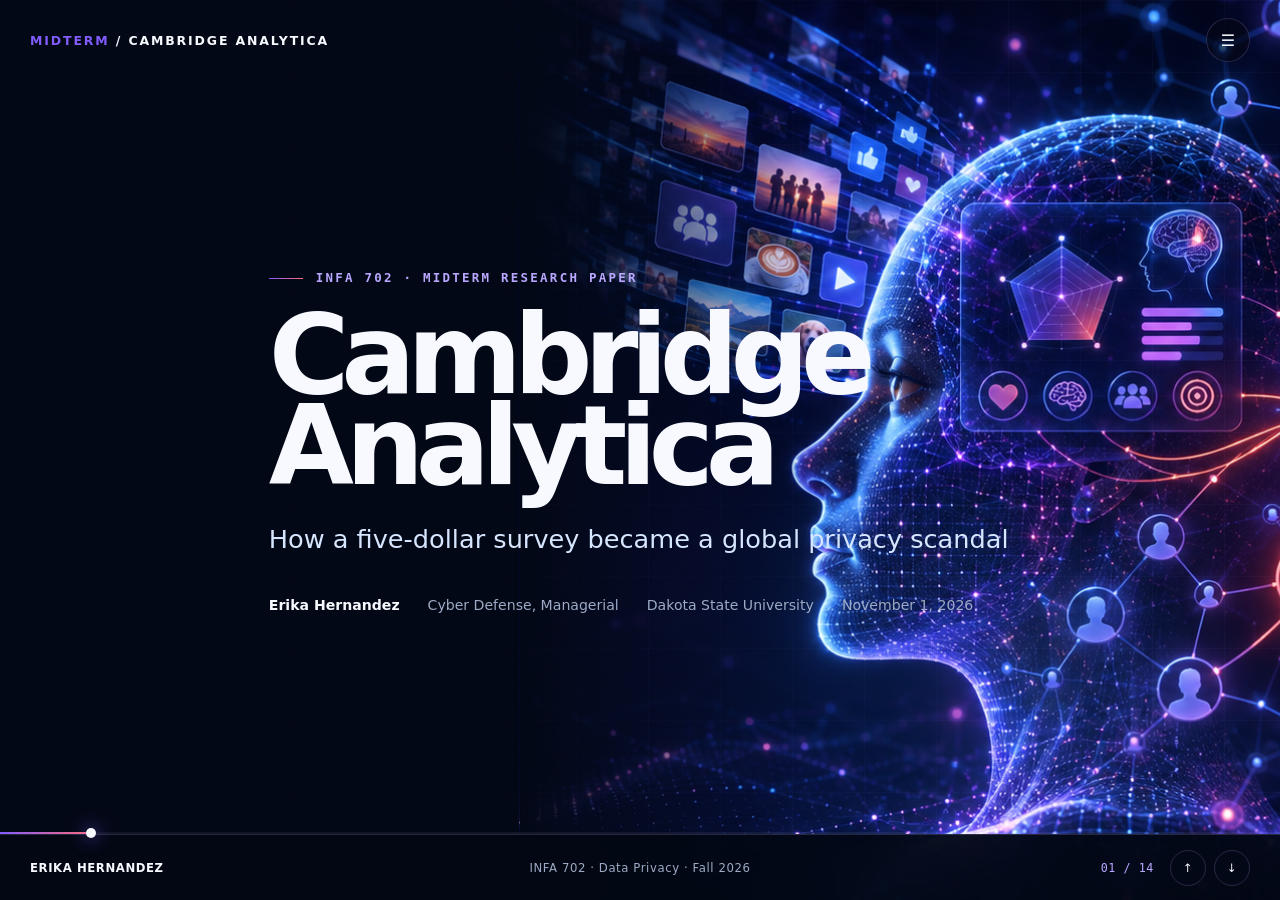
==== commit fa12a7dc: "Update CambridgeAnalytica.html" ====
--- a/CambridgeAnalytica.html
+++ b/CambridgeAnalytica.html
@@ -6,6 +6,7 @@
   <meta name="description" content="An interactive midterm paper about Cambridge Analytica, privacy notices, and political profiling.">
   <meta name="author" content="Erika Hernandez">
   <title>Cambridge Analytica Midterm | Erika Hernandez</title>
+  <link rel="icon" href="images/logo.png" type="images/">
   <style>
     :root{--bg:#050714;--deep:#0b1027;--panel:#121735;--violet:#825cff;--lav:#b9a7ff;--coral:#ff6b7a;--ice:#d7e6ff;--white:#f7f9ff;--muted:#9daac5;--line:rgba(185,167,255,.2);--footer:66px;--ease:cubic-bezier(.22,1,.36,1)}
     *{box-sizing:border-box} html{scroll-behavior:smooth} body{margin:0;background:var(--bg);color:var(--white);font-family:Inter,ui-sans-serif,system-ui,-apple-system,"Segoe UI",sans-serif;overflow:hidden}
@@ -22,7 +23,7 @@
     .topbar{position:fixed;z-index:50;inset:0 0 auto;display:flex;align-items:center;justify-content:space-between;padding:18px 30px;pointer-events:none}.brand{font-size:.78rem;font-weight:800;letter-spacing:.15em;text-transform:uppercase}.brand span{color:var(--violet)}.menu-btn{pointer-events:auto;width:44px;height:44px;border:1px solid var(--line);border-radius:50%;background:rgba(5,7,20,.65);color:var(--white);cursor:pointer}
     .footer{position:fixed;z-index:45;inset:auto 0 0;height:var(--footer);display:grid;grid-template-columns:1fr 1fr 1fr;align-items:center;padding:0 30px;background:rgba(3,8,20,.94);border-top:1px solid var(--line);backdrop-filter:blur(18px);font-size:.73rem;text-transform:uppercase;letter-spacing:.05em}.footer-name{font-weight:850}.footer-course{text-align:center;color:var(--muted);text-transform:none}.footer-right{justify-self:end;display:flex;align-items:center;gap:16px}.counter{color:var(--lav);font-family:Consolas,monospace}.nav{display:flex;gap:8px}.nav button{width:36px;height:36px;border:1px solid var(--line);border-radius:50%;background:transparent;color:var(--white);cursor:pointer}.nav button:hover{background:var(--violet)}
     .progress{position:fixed;z-index:60;left:0;right:0;bottom:var(--footer);height:2px;background:rgba(255,255,255,.06)}.progress span{display:block;width:0;height:100%;background:linear-gradient(90deg,var(--violet),var(--coral));transition:width .5s var(--ease);position:relative}.progress span::after{content:"";position:absolute;right:-5px;top:-4px;width:10px;height:10px;border-radius:50%;background:var(--white);box-shadow:0 0 18px var(--violet)}
-    .hero{background:#030816}.hero-art{position:absolute;z-index:0;inset:0 0 0 42%;background:linear-gradient(90deg,#030816 0%,transparent 38%),url("images/cambridgeo-hero.png") 70% center/cover no-repeat;transform:scale(1.05);animation:breathe 9s ease-in-out infinite alternate}.hero-copy{position:relative;z-index:3;width:min(760px,58vw)}.hero .subtitle{font-size:clamp(1.15rem,2vw,1.75rem);color:var(--ice)}.byline{display:flex;gap:28px;flex-wrap:wrap;margin-top:38px;color:var(--muted);font-size:.88rem}.byline strong{color:var(--white)}@keyframes breathe{to{transform:scale(1.12) translateX(-1%)}}
+    .hero{background:#030816}.hero-art{position:absolute;z-index:0;inset:0 0 0 42%;background:linear-gradient(90deg,#030816 0%,transparent 38%),url("images/cambridge-hero.png") 70% center/cover no-repeat;transform:scale(1.05);animation:breathe 9s ease-in-out infinite alternate}.hero-copy{position:relative;z-index:3;width:min(760px,58vw)}.hero .subtitle{font-size:clamp(1.15rem,2vw,1.75rem);color:var(--ice)}.byline{display:flex;gap:28px;flex-wrap:wrap;margin-top:38px;color:var(--muted);font-size:.88rem}.byline strong{color:var(--white)}@keyframes breathe{to{transform:scale(1.12) translateX(-1%)}}
     .five-grid{display:grid;grid-template-columns:.8fr 1.2fr;gap:7vw;align-items:center}.five{font-size:clamp(12rem,26vw,29rem);line-height:.72;font-weight:900;letter-spacing:-.09em;color:transparent;-webkit-text-stroke:2px var(--violet);filter:drop-shadow(0 0 35px rgba(130,92,255,.25))}.question-stack{border-left:2px solid var(--coral);padding-left:34px}.question-stack p:first-of-type{font-size:clamp(1.5rem,2.8vw,3rem);line-height:1.18;color:var(--white)}
     .incident-layout{display:grid;grid-template-columns:.85fr 1.15fr;gap:5vw}.trail{position:relative;padding-left:38px;border-left:1px solid var(--line)}.trail-step{position:relative;padding:0 0 25px}.trail-step::before{content:"";position:absolute;left:-45px;top:5px;width:13px;height:13px;border-radius:50%;background:var(--violet);box-shadow:0 0 20px var(--violet)}.trail-step b{display:block;color:var(--lav);margin-bottom:7px}.evidence{display:grid;grid-template-columns:repeat(2,1fr);gap:14px}.evidence article{min-height:155px;padding:22px;border:1px solid var(--line);background:linear-gradient(145deg,rgba(130,92,255,.13),rgba(11,16,39,.75))}.evidence strong{display:block;font-size:clamp(1.8rem,3vw,3.2rem);color:var(--white);margin-bottom:8px}.evidence span{color:var(--muted);line-height:1.45}
     .ledger{display:grid;grid-template-columns:repeat(2,1fr);border:1px solid var(--line);background:rgba(7,11,28,.7)}.ledger article{padding:clamp(26px,4vw,55px);min-height:260px}.ledger article+article{border-left:1px solid var(--line)}.ledger .amount{font-size:clamp(3.4rem,7vw,8rem);font-weight:900;letter-spacing:-.07em;color:var(--coral);line-height:.9}.stamp{display:inline-block;margin-top:26px;padding:8px 12px;border:1px solid var(--coral);color:var(--coral);font:700 .72rem/1 monospace;letter-spacing:.13em;transform:rotate(-2deg)}
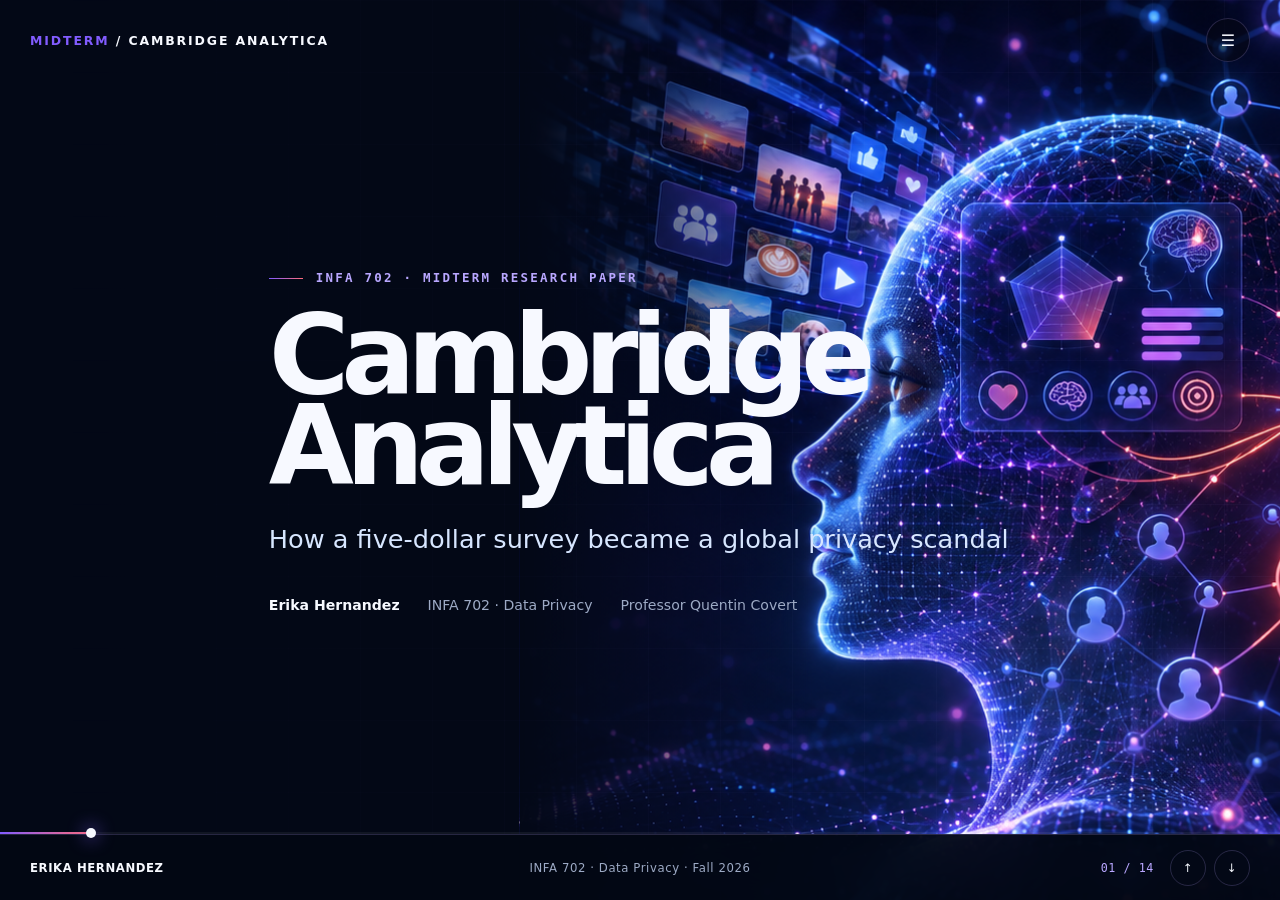
==== commit b72b49ab: "Update byline information in CambridgeAnalytica.html" ====
--- a/CambridgeAnalytica.html
+++ b/CambridgeAnalytica.html
@@ -53,7 +53,7 @@
         <div class="eyebrow reveal">INFA 702 · Midterm Research Paper</div>
         <h1 class="reveal">Cambridge<br>Analytica</h1>
         <p class="subtitle reveal">How a five-dollar survey became a global privacy scandal</p>
-        <div class="byline reveal"><span><strong>Erika Hernandez</strong></span><span>Cyber Defense, Managerial</span><span>Dakota State University</span><span>November 1, 2026</span></div>
+        <div class="byline reveal"><span><strong>Erika Hernandez</strong></span><span>INFA 702 · Data Privacy</span><span>Professor Quentin Covert</span></div>
       </div>
     </section>
 
